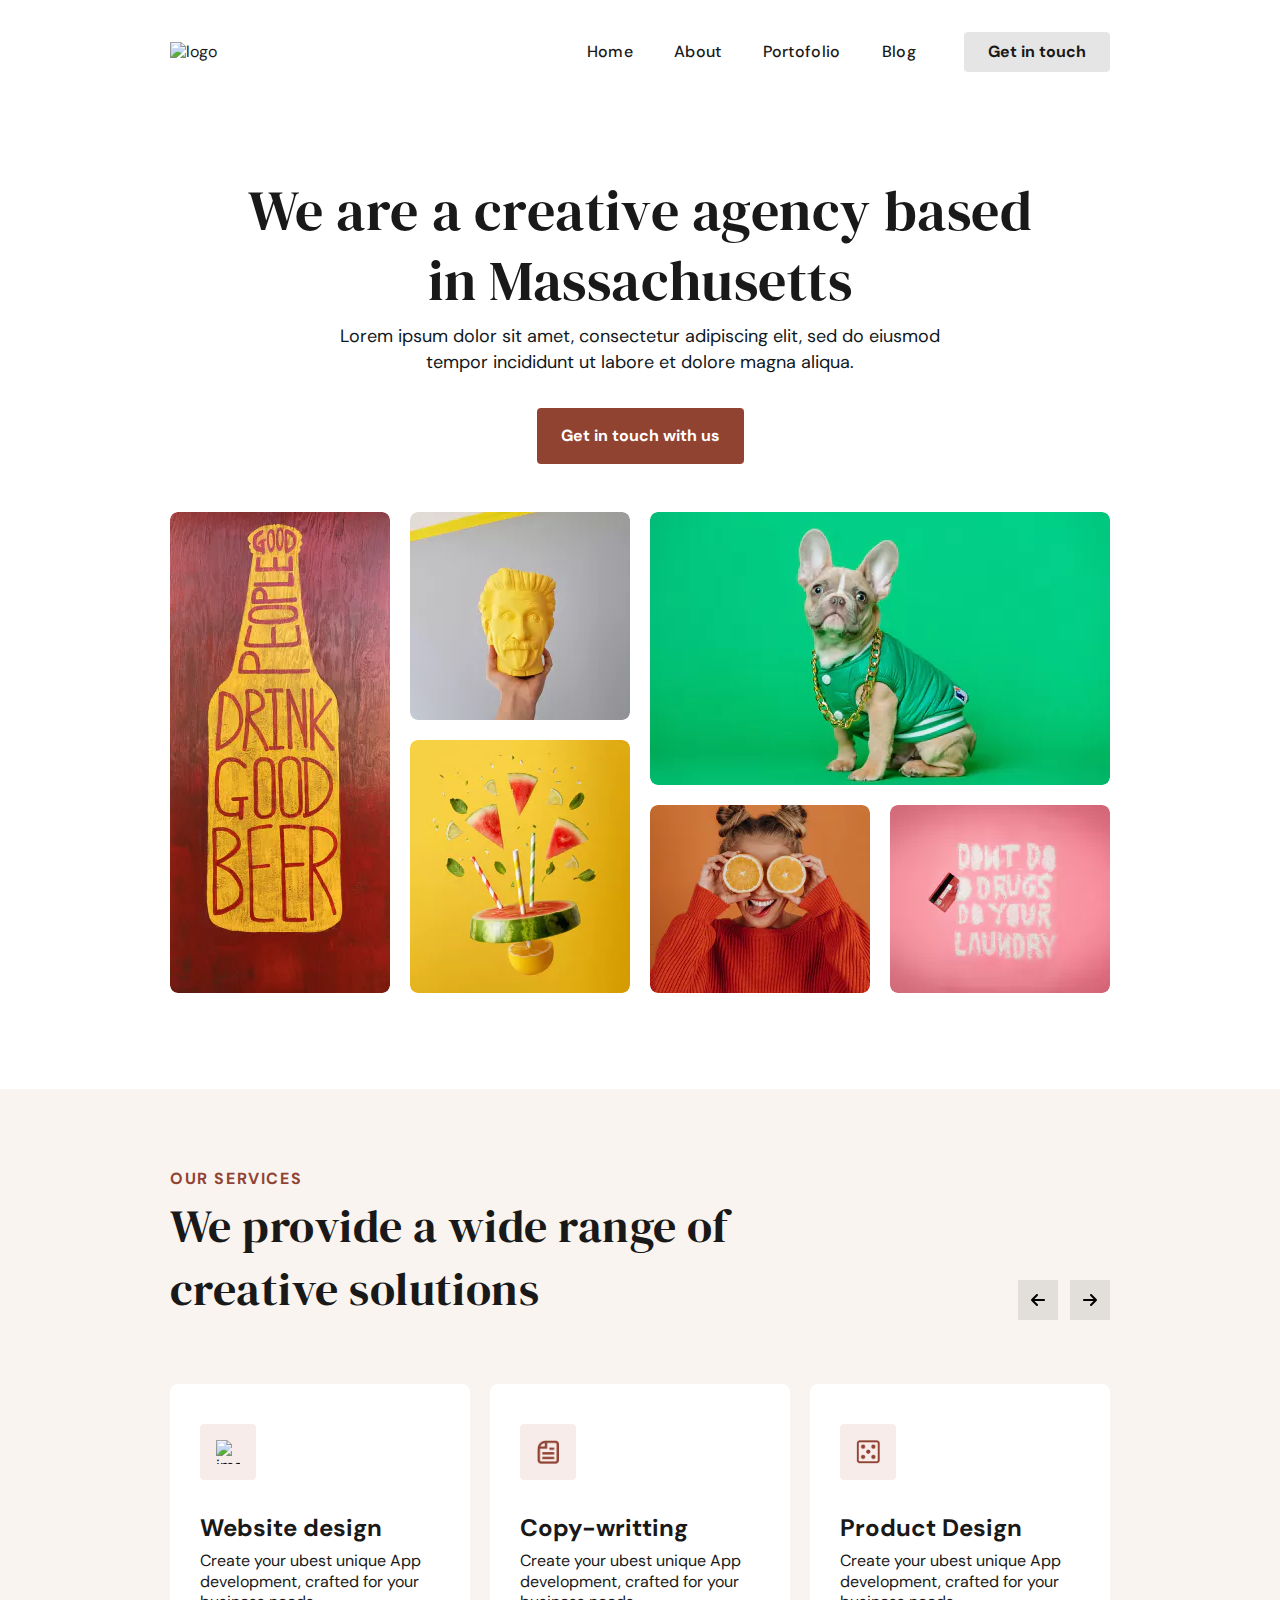
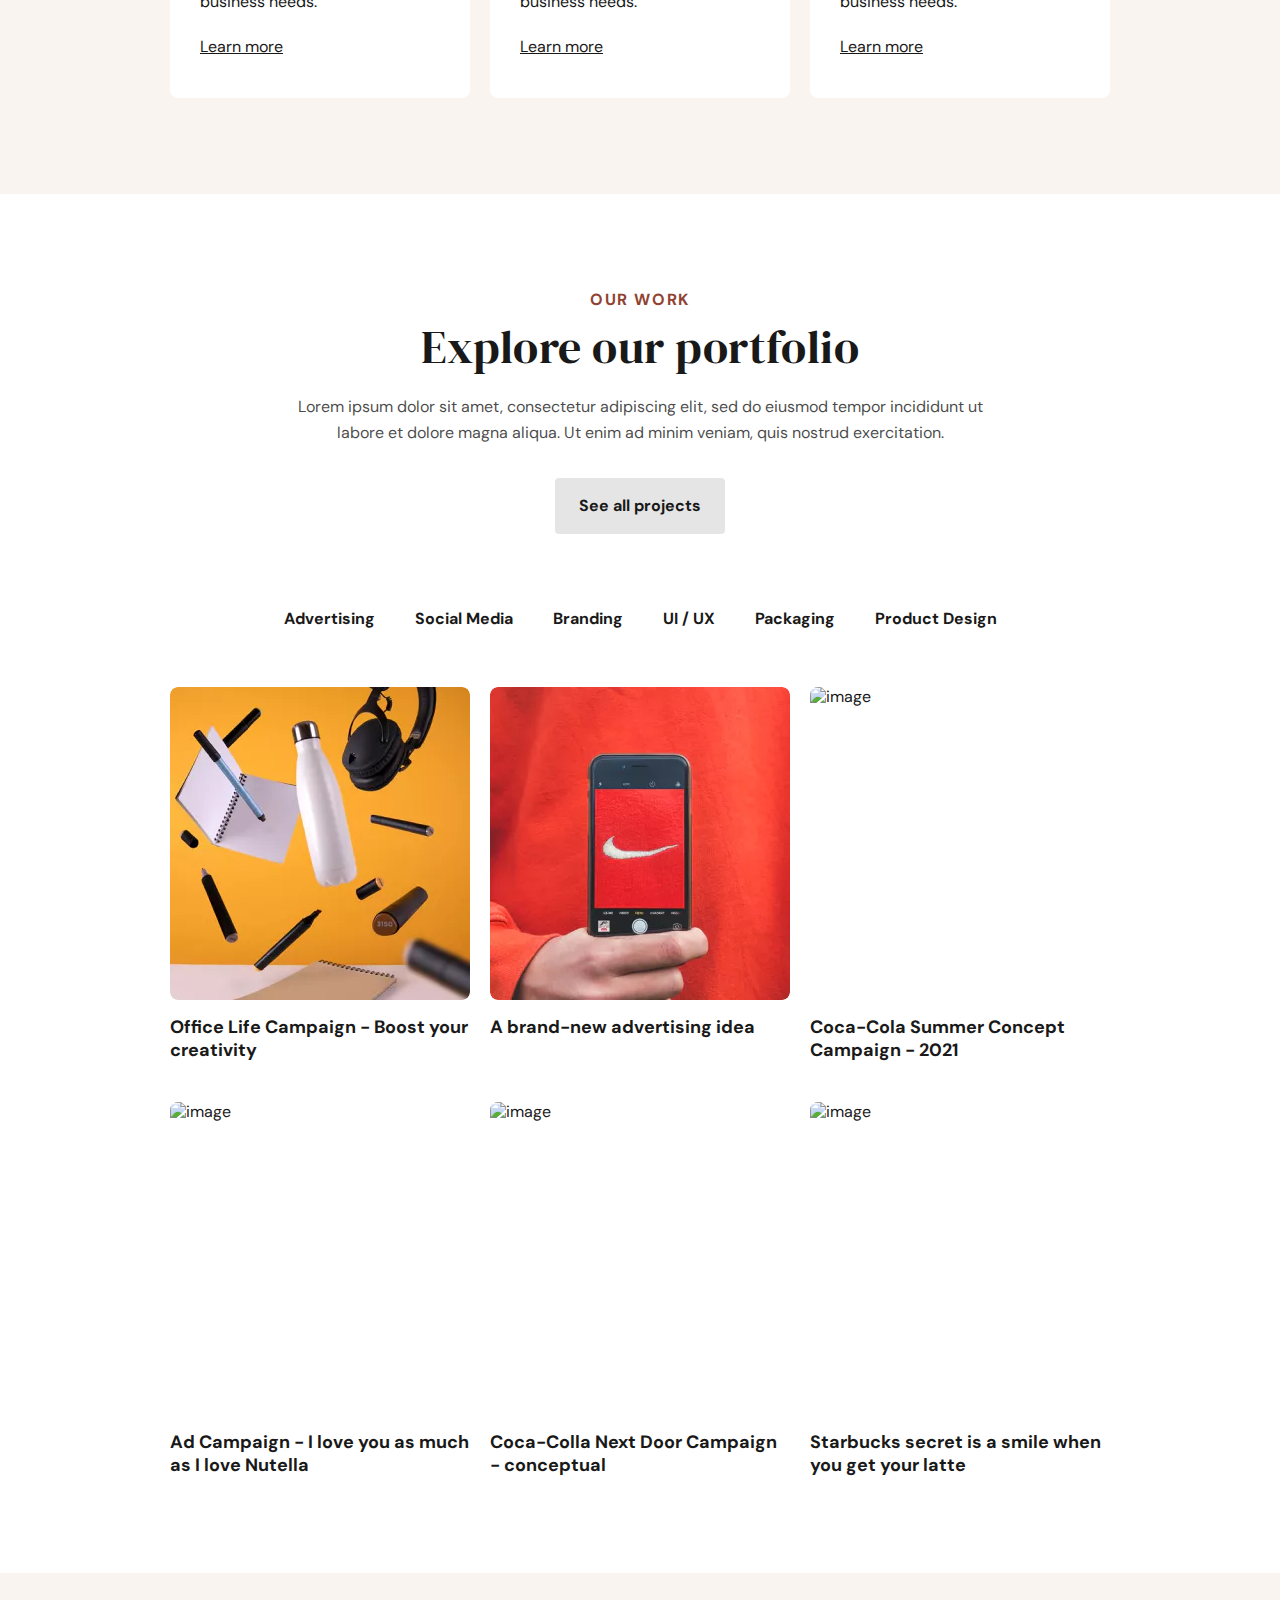
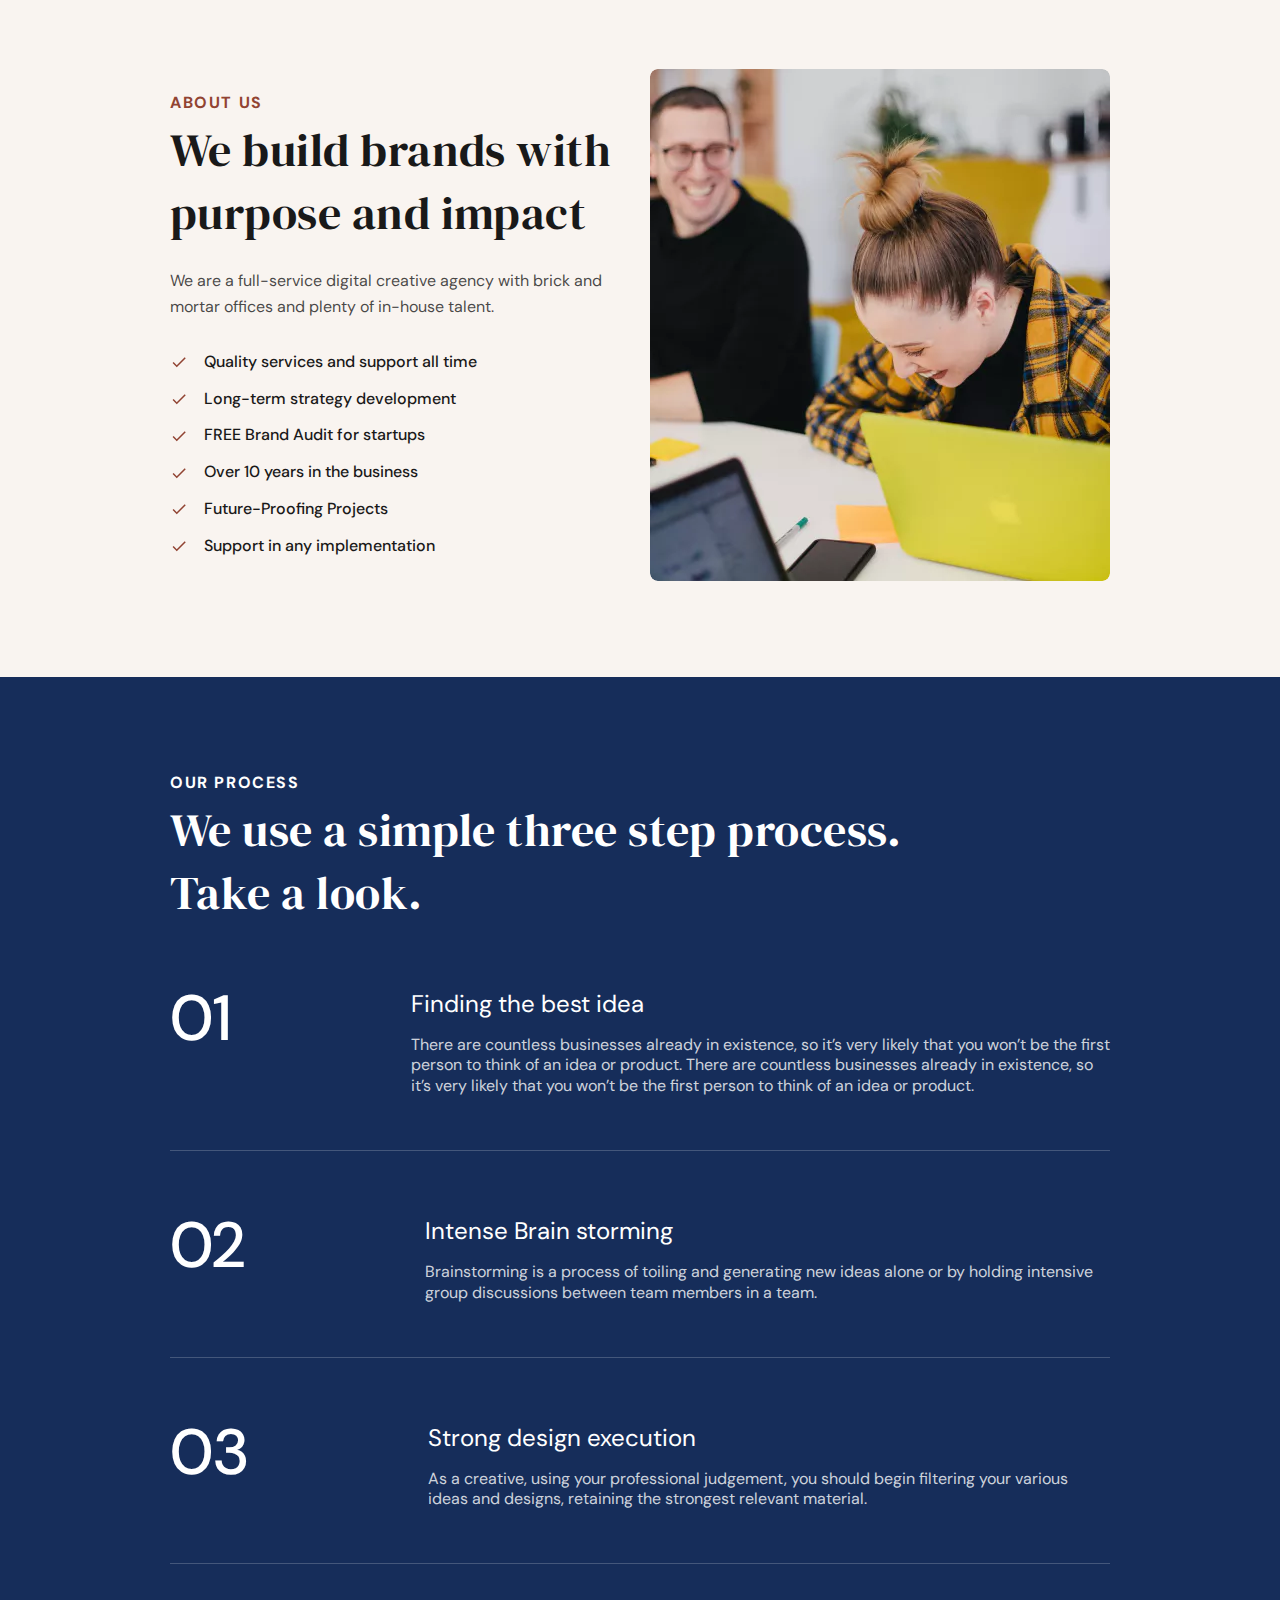
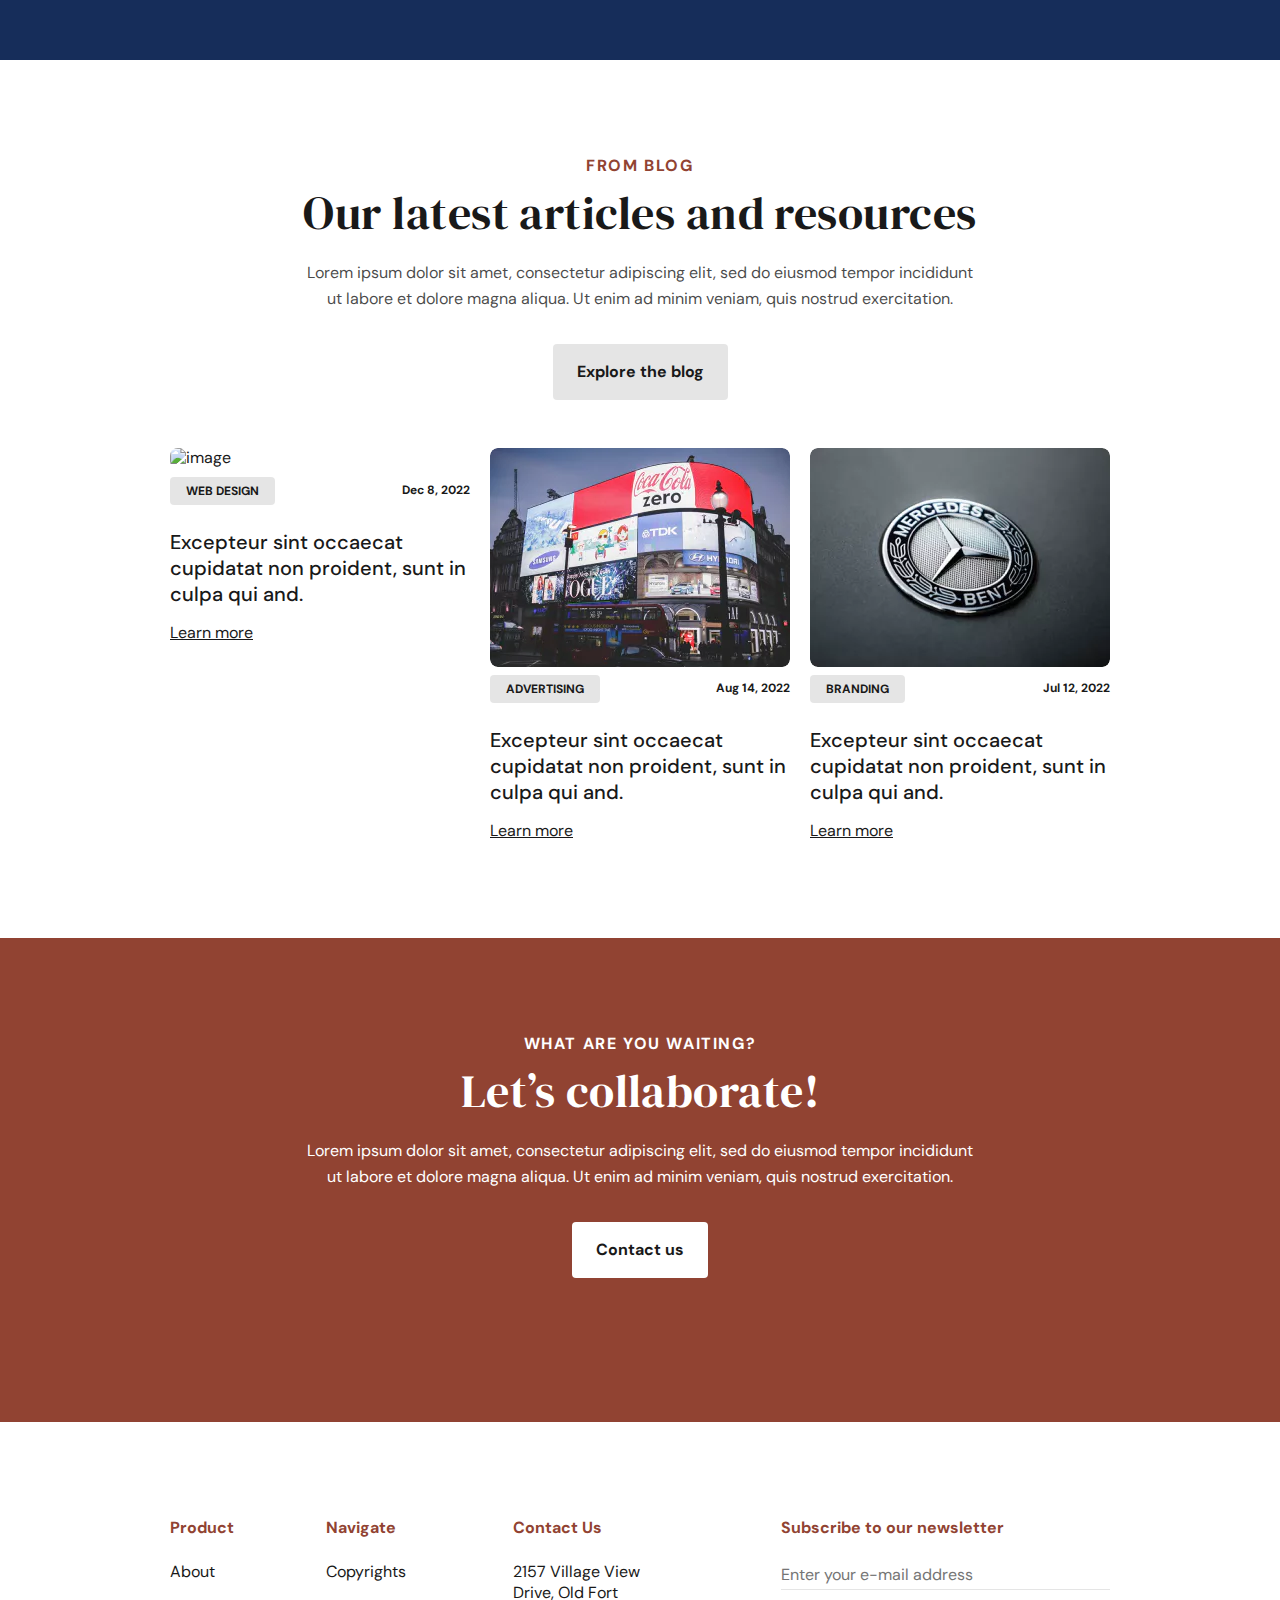
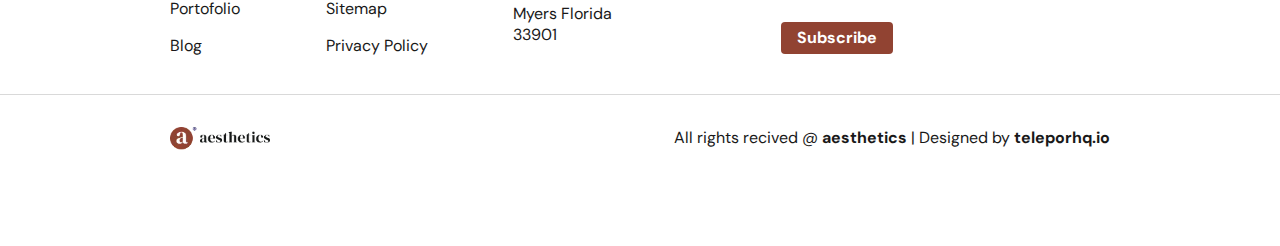
==== index.html @ 202eed43 "Commit from TeleportHQ" ====
<!DOCTYPE html>
<html lang="en">
  <head>
    <title>Peristyle design</title>
    <meta name="description" content="Premium Shopify Themes" />
    <meta property="og:title" content="Peristyle design" />
    <meta property="og:description" content="Premium Shopify Themes" />
    <meta name="viewport" content="width=device-width, initial-scale=1.0" />
    <meta charset="utf-8" />
    <meta property="twitter:card" content="summary_large_image" />

    <style data-tag="reset-style-sheet">
      html {  line-height: 1.15;}body {  margin: 0;}* {  box-sizing: border-box;  border-width: 0;  border-style: solid;}p,li,ul,pre,div,h1,h2,h3,h4,h5,h6,figure,blockquote,figcaption {  margin: 0;  padding: 0;}button {  background-color: transparent;}button,input,optgroup,select,textarea {  font-family: inherit;  font-size: 100%;  line-height: 1.15;  margin: 0;}button,select {  text-transform: none;}button,[type="button"],[type="reset"],[type="submit"] {  -webkit-appearance: button;}button::-moz-focus-inner,[type="button"]::-moz-focus-inner,[type="reset"]::-moz-focus-inner,[type="submit"]::-moz-focus-inner {  border-style: none;  padding: 0;}button:-moz-focus,[type="button"]:-moz-focus,[type="reset"]:-moz-focus,[type="submit"]:-moz-focus {  outline: 1px dotted ButtonText;}a {  color: inherit;  text-decoration: inherit;}input {  padding: 2px 4px;}img {  display: block;}html { scroll-behavior: smooth  }
    </style>
    <style data-tag="default-style-sheet">
      html {
        font-family: DM Sans;
        font-size: 16px;
      }

      body {
        font-weight: 400;
        font-style:normal;
        text-decoration: none;
        text-transform: undefined;
        letter-spacing: normal;
        line-height: 1.3;
        color: var(--dl-color-scheme-darkblue);
        background-color: var(--dl-color-scheme-white);

      }
    </style>
    <link
      rel="stylesheet"
      href="https://fonts.googleapis.com/css2?family=DM+Sans:ital,wght@0,400;0,500;0,700;1,400;1,500;1,700&amp;display=swap"
      data-tag="font"
    />
    <link
      rel="stylesheet"
      href="https://fonts.googleapis.com/css2?family=DM+Serif+Display:ital,wght@0,400;1,400&amp;display=swap"
      data-tag="font"
    />
    <style>
      .services-card:hover > div{
      background-color: #fff
      }
    </style>
    <link rel="stylesheet" href="./style.css" />
  </head>
  <body>
    <div>
      <link href="./home.css" rel="stylesheet" />

      <div class="home-container">
        <header data-role="Header" class="navigation-header">
          <div class="navigation-max-width">
            <img
              alt="logo"
              src="/playground_assets/peristyledesignlab-1000w.png"
            />
            <div class="navigation-nav">
              <nav
                class="navigation-links-nav navigation-links-root-class-name17"
              >
                <span class="navigation-links-text Navigation-Link">
                  <span>Home</span>
                </span>
                <span class="navigation-links-text1 Navigation-Link">
                  <span>About</span>
                </span>
                <span class="navigation-links-text2 Navigation-Link">
                  <span>Portofolio</span>
                </span>
                <span class="navigation-links-text3 Navigation-Link">
                  <span>Blog</span>
                </span>
              </nav>
              <button class="button-secondary button button-md">
                <span>Get in touch</span>
              </button>
            </div>
            <div data-role="BurgerMenu" class="navigation-burger-menu">
              <svg viewBox="0 0 1024 1024" class="navigation-icon">
                <path
                  d="M128 554.667h768c23.552 0 42.667-19.115 42.667-42.667s-19.115-42.667-42.667-42.667h-768c-23.552 0-42.667 19.115-42.667 42.667s19.115 42.667 42.667 42.667zM128 298.667h768c23.552 0 42.667-19.115 42.667-42.667s-19.115-42.667-42.667-42.667h-768c-23.552 0-42.667 19.115-42.667 42.667s19.115 42.667 42.667 42.667zM128 810.667h768c23.552 0 42.667-19.115 42.667-42.667s-19.115-42.667-42.667-42.667h-768c-23.552 0-42.667 19.115-42.667 42.667s19.115 42.667 42.667 42.667z"
                ></path>
              </svg>
            </div>
            <div data-role="MobileMenu" class="mobile-menu">
              <div class="navigation-nav1">
                <div class="navigation-container">
                  <img alt="image" src="/playground_assets/logo1-1500h.png" />
                  <div
                    data-role="CloseMobileMenu"
                    class="navigation-close-mobile-menu"
                  >
                    <svg viewBox="0 0 1024 1024" class="navigation-icon2">
                      <path
                        d="M810 274l-238 238 238 238-60 60-238-238-238 238-60-60 238-238-238-238 60-60 238 238 238-238z"
                      ></path>
                    </svg>
                  </div>
                </div>
                <nav
                  class="navigation-links-nav navigation-links-root-class-name18"
                >
                  <span class="navigation-links-text Navigation-Link">
                    <span>Home</span>
                  </span>
                  <span class="navigation-links-text1 Navigation-Link">
                    <span>About</span>
                  </span>
                  <span class="navigation-links-text2 Navigation-Link">
                    <span>Portofolio</span>
                  </span>
                  <span class="navigation-links-text3 Navigation-Link">
                    <span>Blog</span>
                  </span>
                </nav>
                <button class="button-secondary button button-md">
                  <span>Get in touch</span>
                </button>
              </div>
            </div>
          </div>
        </header>
        <main class="home-main">
          <div class="home-hero section-container">
            <div class="home-max-width max-content-container">
              <div class="home-heading-container">
                <h1 class="home-text Heading1">
                  <span>We are a creative agency based</span>
                  <br />
                  <span>in Massachusetts</span>
                </h1>
                <span class="home-text03">
                  <span>
                    Lorem ipsum dolor sit amet, consectetur adipiscing elit, sed
                    do eiusmod
                  </span>
                  <br />
                  <span>
                    tempor incididunt ut labore et dolore magna aliqua.
                  </span>
                </span>
                <button class="home-primary button-primary button-lg button">
                  Get in touch with us
                </button>
              </div>
              <div class="home-gallery">
                <div class="home-container1">
                  <img
                    alt="image"
                    src="public/playground_assets/rectangle%2095-1000w.png"
                    class="home-image"
                  />
                </div>
                <div class="home-container2">
                  <img
                    alt="image"
                    src="public/playground_assets/rectangle%2095%20%5B1%5D-1000w.png"
                    class="home-image1"
                  />
                  <img
                    alt="image"
                    src="public/playground_assets/rectangle%2095%20%5B2%5D-1000w.png"
                    class="home-image2"
                  />
                </div>
                <div class="home-container3">
                  <img
                    alt="image"
                    src="public/playground_assets/rectangle%2095%20%5B3%5D-1000w.png"
                    class="home-image3"
                  />
                  <div class="home-container4">
                    <img
                      alt="image"
                      src="public/playground_assets/rectangle%2095%20%5B4%5D-1000w.png"
                      class="home-image4"
                    />
                    <img
                      alt="image"
                      src="public/playground_assets/rectangle%2095%20%5B5%5D-1000w.png"
                      class="home-image5"
                    />
                  </div>
                </div>
              </div>
            </div>
          </div>
          <div class="home-services section-container">
            <div class="home-max-width1 max-content-container">
              <div class="home-heading-container1">
                <div class="home-text-container">
                  <span class="home-text07">our services</span>
                  <h2 class="Heading2">
                    <span>We provide a wide range of</span>
                    <br />
                    <span>creative solutions</span>
                  </h2>
                </div>
                <div class="home-controls">
                  <button class="control-btn">
                    <svg viewBox="0 0 1024 1024" class="home-icon">
                      <path
                        d="M402.746 877.254l-320-320c-24.994-24.992-24.994-65.516 0-90.51l320-320c24.994-24.992 65.516-24.992 90.51 0 24.994 24.994 24.994 65.516 0 90.51l-210.746 210.746h613.49c35.346 0 64 28.654 64 64s-28.654 64-64 64h-613.49l210.746 210.746c12.496 12.496 18.744 28.876 18.744 45.254s-6.248 32.758-18.744 45.254c-24.994 24.994-65.516 24.994-90.51 0z"
                      ></path>
                    </svg>
                  </button>
                  <button class="control-btn">
                    <svg viewBox="0 0 1024 1024" class="home-icon02">
                      <path
                        d="M621.254 877.254l320-320c24.994-24.992 24.994-65.516 0-90.51l-320-320c-24.994-24.992-65.516-24.992-90.51 0-24.994 24.994-24.994 65.516 0 90.51l210.746 210.746h-613.49c-35.346 0-64 28.654-64 64s28.654 64 64 64h613.49l-210.746 210.746c-12.496 12.496-18.744 28.876-18.744 45.254s6.248 32.758 18.744 45.254c24.994 24.994 65.516 24.994 90.51 0z"
                      ></path>
                    </svg>
                  </button>
                </div>
              </div>
              <div class="home-cards-container">
                <div class="services-card">
                  <div class="services-card-container">
                    <img
                      alt="image"
                      src="/playground_assets/website-200h.png"
                      class="services-card-image"
                    />
                  </div>
                  <span class="services-card-text">
                    <span>Website design</span>
                  </span>
                  <span class="services-card-text1">
                    <span>
                      Create your ubest unique App development, crafted for your
                      business needs.
                    </span>
                  </span>
                  <span class="services-card-text2">
                    <span>Learn more</span>
                  </span>
                </div>
                <div class="services-card">
                  <div class="services-card-container">
                    <img
                      alt="image"
                      src="public/playground_assets/file-document-200w.png"
                      class="services-card-image"
                    />
                  </div>
                  <span class="services-card-text">
                    <span>Copy-writting</span>
                  </span>
                  <span class="services-card-text1">
                    <span>
                      Create your ubest unique App development, crafted for your
                      business needs.
                    </span>
                  </span>
                  <span class="services-card-text2">
                    <span>Learn more</span>
                  </span>
                </div>
                <div class="services-card">
                  <div class="services-card-container">
                    <img
                      alt="image"
                      src="public/playground_assets/dice-5-200h.png"
                      class="services-card-image"
                    />
                  </div>
                  <span class="services-card-text">
                    <span>Product Design</span>
                  </span>
                  <span class="services-card-text1">
                    <span>
                      Create your ubest unique App development, crafted for your
                      business needs.
                    </span>
                  </span>
                  <span class="services-card-text2">
                    <span>Learn more</span>
                  </span>
                </div>
              </div>
            </div>
          </div>
          <div class="section-container">
            <div class="home-max-width2 max-content-container">
              <div class="home-text-container1">
                <span class="home-text12">our work</span>
                <h2 class="home-text13 Heading2">
                  <span>Explore our portfolio</span>
                </h2>
                <span class="home-text15">
                  <span>
                    Lorem ipsum dolor sit amet, consectetur adipiscing elit, sed
                    do eiusmod tempor incididunt ut
                  </span>
                  <br />
                  <span>
                    labore et dolore magna aliqua. Ut enim ad minim veniam, quis
                    nostrud exercitation.
                  </span>
                </span>
                <button class="button-secondary button-lg button">
                  See all projects
                </button>
              </div>
              <div class="home-tab-selector-header">
                <span class="home-text19 tab-selector-btn">Advertising</span>
                <span class="home-text20 tab-selector-btn">Social Media</span>
                <span class="home-text21 tab-selector-btn">Branding</span>
                <span class="home-text22 tab-selector-btn">UI / UX</span>
                <span class="home-text23 tab-selector-btn">Packaging</span>
                <span class="tab-selector-btn">Product Design</span>
              </div>
              <div class="home-tab-selector-cards-container">
                <div
                  class="portofolio-card-speaker-card portofolio-card-root-class-name"
                >
                  <div class="portofolio-card-image-container">
                    <img
                      alt="image"
                      src="public/playground_assets/unsplash_qj15unotnh0-400h.png"
                      class="portofolio-card-image"
                    />
                    <div class="portofolio-card-see-project-container">
                      <button class="button-secondary-white button button-md">
                        See project
                      </button>
                    </div>
                  </div>
                  <span class="portofolio-card-first-name">
                    <span>Office Life Campaign - Boost your creativity</span>
                  </span>
                </div>
                <div
                  class="portofolio-card-speaker-card portofolio-card-root-class-name5"
                >
                  <div class="portofolio-card-image-container">
                    <img
                      alt="image"
                      src="public/playground_assets/unsplash_wwqrpsnbpq4-400h.png"
                      class="portofolio-card-image"
                    />
                    <div class="portofolio-card-see-project-container">
                      <button class="button-secondary-white button button-md">
                        See project
                      </button>
                    </div>
                  </div>
                  <span class="portofolio-card-first-name">
                    <span>A brand-new advertising idea</span>
                  </span>
                </div>
                <div
                  class="portofolio-card-speaker-card portofolio-card-root-class-name4"
                >
                  <div class="portofolio-card-image-container">
                    <img
                      alt="image"
                      src="https://images.unsplash.com/photo-1622483767028-3f66f32aef97?ixid=Mnw5MTMyMXwwfDF8c2VhcmNofDEzfHxjb2NhJTIwY29sYXxlbnwwfHx8fDE2NDY5MjYyNTM&amp;ixlib=rb-1.2.1&amp;h=400"
                      class="portofolio-card-image"
                    />
                    <div class="portofolio-card-see-project-container">
                      <button class="button-secondary-white button button-md">
                        See project
                      </button>
                    </div>
                  </div>
                  <span class="portofolio-card-first-name">
                    <span>Coca-Cola Summer Concept Campaign - 2021</span>
                  </span>
                </div>
                <div
                  class="portofolio-card-speaker-card portofolio-card-root-class-name3"
                >
                  <div class="portofolio-card-image-container">
                    <img
                      alt="image"
                      src="https://images.unsplash.com/photo-1519420573924-65fcd45245f8?ixid=Mnw5MTMyMXwwfDF8c2VhcmNofDJ8fG51dGVsbGF8ZW58MHx8fHwxNjQ2OTI2MTky&amp;ixlib=rb-1.2.1&amp;h=400"
                      class="portofolio-card-image"
                    />
                    <div class="portofolio-card-see-project-container">
                      <button class="button-secondary-white button button-md">
                        See project
                      </button>
                    </div>
                  </div>
                  <span class="portofolio-card-first-name">
                    <span>
                      Ad Campaign - I love you as much as I love Nutella
                    </span>
                  </span>
                </div>
                <div
                  class="portofolio-card-speaker-card portofolio-card-root-class-name2"
                >
                  <div class="portofolio-card-image-container">
                    <img
                      alt="image"
                      src="https://images.unsplash.com/photo-1567103472667-6898f3a79cf2?ixid=Mnw5MTMyMXwwfDF8c2VhcmNofDd8fGNvY2ElMjBjb2xhfGVufDB8fHx8MTY0NjkyNjI1Mw&amp;ixlib=rb-1.2.1&amp;h=400"
                      class="portofolio-card-image"
                    />
                    <div class="portofolio-card-see-project-container">
                      <button class="button-secondary-white button button-md">
                        See project
                      </button>
                    </div>
                  </div>
                  <span class="portofolio-card-first-name">
                    <span>Coca-Colla Next Door Campaign - conceptual</span>
                  </span>
                </div>
                <div
                  class="portofolio-card-speaker-card portofolio-card-root-class-name1"
                >
                  <div class="portofolio-card-image-container">
                    <img
                      alt="image"
                      src="https://images.unsplash.com/photo-1545231027-637d2f6210f8?ixid=Mnw5MTMyMXwwfDF8c2VhcmNofDF8fHN0YXJidWNrc3xlbnwwfHx8fDE2NDY5MjYyMzc&amp;ixlib=rb-1.2.1&amp;h=400"
                      class="portofolio-card-image"
                    />
                    <div class="portofolio-card-see-project-container">
                      <button class="button-secondary-white button button-md">
                        See project
                      </button>
                    </div>
                  </div>
                  <span class="portofolio-card-first-name">
                    <span>
                      Starbucks secret is a smile when you get your latte
                    </span>
                  </span>
                </div>
              </div>
            </div>
          </div>
          <div class="home-about section-container">
            <div class="home-max-width3 max-content-container">
              <div class="home-text-container2">
                <span class="home-text25">about us</span>
                <h2 class="home-text26 Heading2">
                  <span>We build brands with</span>
                  <br />
                  <span>purpose and impact</span>
                </h2>
                <span class="home-text30">
                  We are a full-service digital creative agency with brick and
                  mortar offices and plenty of in-house talent.
                </span>
                <div class="home-checklist">
                  <div class="home-check-item">
                    <svg viewBox="0 0 1024 1024" class="home-icon04">
                      <path
                        d="M384 690l452-452 60 60-512 512-238-238 60-60z"
                      ></path>
                    </svg>
                    <span class="home-text31">
                      Quality services and support all time
                    </span>
                  </div>
                  <div class="home-check-item1">
                    <svg viewBox="0 0 1024 1024" class="home-icon06">
                      <path
                        d="M384 690l452-452 60 60-512 512-238-238 60-60z"
                      ></path>
                    </svg>
                    <span class="home-text32">
                      Long-term strategy development
                    </span>
                  </div>
                  <div class="home-check-item2">
                    <svg viewBox="0 0 1024 1024" class="home-icon08">
                      <path
                        d="M384 690l452-452 60 60-512 512-238-238 60-60z"
                      ></path>
                    </svg>
                    <span class="home-text33">
                      FREE Brand Audit for startups
                    </span>
                  </div>
                  <div class="home-check-item3">
                    <svg viewBox="0 0 1024 1024" class="home-icon10">
                      <path
                        d="M384 690l452-452 60 60-512 512-238-238 60-60z"
                      ></path>
                    </svg>
                    <span class="home-text34">
                      Over 10 years in the business
                    </span>
                  </div>
                  <div class="home-check-item4">
                    <svg viewBox="0 0 1024 1024" class="home-icon12">
                      <path
                        d="M384 690l452-452 60 60-512 512-238-238 60-60z"
                      ></path>
                    </svg>
                    <span class="home-text35">Future-Proofing Projects</span>
                  </div>
                  <div class="home-check-item5">
                    <svg viewBox="0 0 1024 1024" class="home-icon14">
                      <path
                        d="M384 690l452-452 60 60-512 512-238-238 60-60z"
                      ></path>
                    </svg>
                    <span class="home-text36">
                      Support in any implementation
                    </span>
                  </div>
                </div>
              </div>
              <div class="home-image-container">
                <img
                  alt="image"
                  src="public/playground_assets/rectangle%20109-1000w.png"
                  class="home-image6"
                />
              </div>
            </div>
          </div>
          <div class="home-process section-container">
            <div class="home-max-width4 max-content-container">
              <span class="home-text37">Our process</span>
              <h2 class="home-text38 Heading2">
                <span>We use a simple three step process.</span>
                <br />
                <span>Take a look.</span>
              </h2>
              <div class="home-step">
                <span class="home-text42">01</span>
                <div class="home-container5">
                  <span class="home-text43">Finding the best idea</span>
                  <span class="home-text44">
                    There are countless businesses already in existence, so it’s
                    very likely that you won’t be the first person to think of
                    an idea or product. There are countless businesses already
                    in existence, so it’s very likely that you won’t be the
                    first person to think of an idea or product.
                  </span>
                </div>
              </div>
              <div class="home-step1">
                <span class="home-text45">02</span>
                <div class="home-container6">
                  <span class="home-text46">Intense Brain storming</span>
                  <span class="home-text47">
                    Brainstorming is a process of toiling and generating new
                    ideas alone or by holding intensive group discussions
                    between team members in a team.
                  </span>
                </div>
              </div>
              <div class="home-step2">
                <span class="home-text48">03</span>
                <div class="home-container7">
                  <span class="home-text49">Strong design execution</span>
                  <span class="home-text50">
                    As a creative, using your professional judgement, you should
                    begin filtering your various ideas and designs, retaining
                    the strongest relevant material.
                  </span>
                </div>
              </div>
            </div>
          </div>
          <div class="section-container">
            <div class="home-max-width5 max-content-container">
              <span class="home-text51">from blog</span>
              <h2 class="home-text52 Heading2">
                <span>Our latest articles and resources</span>
              </h2>
              <span class="home-text54">
                <span>
                  Lorem ipsum dolor sit amet, consectetur adipiscing elit, sed
                  do eiusmod tempor incididunt
                </span>
                <br />
                <span>
                  ut labore et dolore magna aliqua. Ut enim ad minim veniam,
                  quis nostrud exercitation.
                </span>
              </span>
              <button class="home-primary2 button-secondary button-lg button">
                Explore the blog
              </button>
              <div class="home-blog-cards-container">
                <div class="blog-card-blog-card blog-card-root-class-name">
                  <img
                    alt="image"
                    src="/playground_assets/rectangle%2099-1500w.png"
                    class="blog-card-image"
                  />
                  <div class="blog-card-container">
                    <button class="blog-card-button button-secondary button">
                      <span>Web Design</span>
                    </button>
                    <span class="blog-card-text"><span>Dec 8, 2022</span></span>
                  </div>
                  <span class="blog-card-text1">
                    <span>
                      Excepteur sint occaecat cupidatat non proident, sunt
                    </span>
                    <span>in culpa qui and.</span>
                  </span>
                  <span class="blog-card-text4"><span>Learn more</span></span>
                </div>
                <div class="blog-card-blog-card blog-card-root-class-name1">
                  <img
                    alt="image"
                    src="public/playground_assets/rectangle%2099%20%5B1%5D-1500w.png"
                    class="blog-card-image"
                  />
                  <div class="blog-card-container">
                    <button class="blog-card-button button-secondary button">
                      <span>advertising</span>
                    </button>
                    <span class="blog-card-text">
                      <span>Aug 14, 2022</span>
                    </span>
                  </div>
                  <span class="blog-card-text1">
                    <span>
                      Excepteur sint occaecat cupidatat non proident, sunt
                    </span>
                    <span>in culpa qui and.</span>
                  </span>
                  <span class="blog-card-text4"><span>Learn more</span></span>
                </div>
                <div class="blog-card-blog-card">
                  <img
                    alt="image"
                    src="public/playground_assets/unsplash_h7qmwoxf6z8-1500w.png"
                    class="blog-card-image"
                  />
                  <div class="blog-card-container">
                    <button class="blog-card-button button-secondary button">
                      <span>Branding</span>
                    </button>
                    <span class="blog-card-text">
                      <span>Jul 12, 2022</span>
                    </span>
                  </div>
                  <span class="blog-card-text1">
                    <span>
                      Excepteur sint occaecat cupidatat non proident, sunt
                    </span>
                    <span>in culpa qui and.</span>
                  </span>
                  <span class="blog-card-text4"><span>Learn more</span></span>
                </div>
              </div>
            </div>
          </div>
          <div class="home-banner section-container">
            <div class="home-max-width6 max-content-container">
              <span class="home-text58">what are you waiting?</span>
              <h2 class="home-text59 Heading2">
                <span>Let’s collaborate!</span>
              </h2>
              <span class="home-text61">
                <span>
                  Lorem ipsum dolor sit amet, consectetur adipiscing elit, sed
                  do eiusmod tempor incididunt
                </span>
                <br />
                <span>
                  ut labore et dolore magna aliqua. Ut enim ad minim veniam,
                  quis nostrud exercitation.
                </span>
              </span>
              <button
                class="home-primary3 button-lg button-secondary-white button"
              >
                Contact us
              </button>
            </div>
          </div>
        </main>
        <div class="section-container">
          <div class="max-content-container">
            <div class="home-top-part">
              <div class="home-links-container">
                <div class="home-product-container">
                  <span class="home-text65">Product</span>
                  <span class="home-text66">About</span>
                  <span class="home-text67">Portofolio</span>
                  <span>Blog</span>
                </div>
                <div class="home-navigate-container">
                  <span class="home-text69">Navigate</span>
                  <span class="home-text70">Copyrights</span>
                  <span class="home-text71">Sitemap</span>
                  <span>Privacy Policy</span>
                </div>
                <div class="home-contact-container">
                  <span class="home-text73">Contact Us</span>
                  <span class="home-text74">
                    <span>2157 Village View</span>
                    <br />
                    <span>Drive, Old Fort</span>
                    <br />
                    <span>Myers Florida</span>
                    <br />
                    <span>33901</span>
                  </span>
                </div>
              </div>
              <div class="home-subscribe-container">
                <span class="home-text82">Subscribe to our newsletter</span>
                <input
                  type="text"
                  placeholder="Enter your e-mail address"
                  class="home-textinput input"
                />
                <button class="button-primary button">Subscribe</button>
              </div>
            </div>
          </div>
          <div class="home-separator"></div>
          <footer class="home-max-width8 max-content-container">
            <img
              alt="image"
              src="public/playground_assets/logo1-200h.png"
              class="home-image7"
            />
            <span class="home-text83">
              <span>All rights recived @</span>
              <span class="home-text85">aesthetics</span>
              <span>| Designed by</span>
              <span class="home-text87">teleporhq.io</span>
              <span></span>
            </span>
          </footer>
        </div>
      </div>
    </div>
    <script src="https://unpkg.com/@teleporthq/teleport-custom-scripts"></script>
    <script>
      window.onload = () => {
        const runAllScripts = () => {
          initializeAllSliders();
        };

        const listenForUrlChanges = () => {
          let url = location.href;
          document.body.addEventListener(
            "click",
            () => {
              requestAnimationFrame(() => {
                if (url !== location.href) {
                  runAllScripts();
                  url = location.href;
                }
              });
            },
            true
          );
        };

        const initializeAllSliders = () => {
          const allSliders = document.querySelectorAll('[data-type="slider"]');
          allSliders.forEach((slider) => {
            initializeSlider(slider);
          });
        };

        const initializeSlider = (slider) => {
          const slides = slider.querySelectorAll('[data-type="slide"]');
          const middle = Math.ceil(slides.length / 2);
          let currentSlide = middle;

          const nextSlideBtns = document.querySelectorAll(
            '[data-action="nextSlide"]'
          );
          const previousSlideBtns = document.querySelectorAll(
            '[data-action="previousSlide"]'
          );

          const changeSlide = (slideIndex, action) => {
            currentSlide = slideIndex;

            switch (action) {
              case "next":
                slideIndex === slides.length
                  ? (currentSlide = 1)
                  : currentSlide++;
                break;
              case "previous":
                slideIndex === 1
                  ? (currentSlide = slides.length)
                  : currentSlide--;
            }

            const slide = slides[0];
            if (!slide) {
              console.error("No slides present");
              return;
            }
            const style = window.getComputedStyle(slide);
            slideWidth =
              parseInt(style.width) +
              parseInt(style.marginLeft) +
              parseInt(style.marginRight);
            const transformValue = -slideWidth * (currentSlide - middle);

            slider.style.transform = `translateX(${transformValue}px)`;
          };

          previousSlideBtns.forEach((btn) => {
            btn.addEventListener("click", () =>
              changeSlide(currentSlide, "previous")
            );
          });

          nextSlideBtns.forEach((btn) => {
            btn.addEventListener("click", () =>
              changeSlide(currentSlide, "next")
            );
          });
        };

        runAllScripts();
      };
    </script>
    <script src="https://unpkg.com/@lottiefiles/lottie-player@latest/dist/lottie-player.js"></script>
  </body>
</html>
---- style.css ----
:root {
  --dl-size-size-large: 144px;
  --dl-size-size-small: 48px;
  --dl-size-size-medium: 96px;
  --dl-size-size-xlarge: 192px;
  --dl-size-size-xsmall: 16px;
  --dl-space-space-unit: 16px;
  --dl-size-size-xxlarge: 288px;
  --dl-color-scheme-black: #0f1722ff;
  --dl-color-scheme-brown: #914332ff;
  --dl-color-scheme-white: #FFFFFF;
  --dl-size-size-maxwidth: 988px;
  --dl-radius-radius-round: 50%;
  --dl-color-scheme-black80: #191919cc;
  --dl-color-scheme-white80: #ffffffcc;
  --dl-space-space-halfunit: 8px;
  --dl-space-space-sixunits: 96px;
  --dl-space-space-twounits: 32px;
  --dl-color-scheme-darkblue: #191919ff;
  --dl-color-scheme-darkgray: #9095a7ff;
  --dl-radius-radius-radius2: 2px;
  --dl-radius-radius-radius4: 4px;
  --dl-radius-radius-radius8: 8px;
  --dl-space-space-fiveunits: 80px;
  --dl-space-space-fourunits: 64px;
  --dl-color-scheme-lightblue: #162d5aff;
  --dl-space-space-threeunits: 48px;
  --dl-color-scheme-lightbrown: #f9f4f0ff;
  --dl-space-space-oneandhalfunits: 24px;
}
.button {
  color: var(--dl-color-scheme-black);
  display: inline-block;
  padding: 0.5rem 1rem;
  text-align: center;
  border-color: var(--dl-color-scheme-black);
  border-width: 0px;
  border-radius: var(--dl-radius-radius-radius4);
  background-color: var(--dl-color-scheme-white);
}
.input {
  color: var(--dl-color-scheme-black);
  cursor: auto;
  padding: 0.5rem 1rem;
  border-color: var(--dl-color-scheme-black);
  border-width: 1px;
  border-radius: 4px;
  background-color: var(--dl-color-scheme-white);
}
.textarea {
  color: var(--dl-color-scheme-black);
  cursor: auto;
  padding: 0.5rem;
  border-color: var(--dl-color-scheme-black);
  border-width: 1px;
  border-radius: 4px;
  background-color: var(--dl-color-scheme-white);
}
.list {
  width: 100%;
  margin: 1em 0px 1em 0px;
  display: block;
  padding: 0px 0px 0px 1.5rem;
  list-style-type: none;
  list-style-position: outside;
}
.list-item {
  display: list-item;
}
.teleport-show {
  transform: translateX(0%) !important;
}
.section-container {
  flex: 0 0 auto;
  width: 100%;
  display: flex;
  position: relative;
  align-items: center;
  padding-top: var(--dl-space-space-sixunits);
  flex-direction: column;
  padding-bottom: var(--dl-space-space-sixunits);
}
.max-content-container {
  width: 100%;
  display: flex;
  z-index: 1;
  max-width: var(--dl-size-size-maxwidth);
  align-items: center;
  padding-left: var(--dl-space-space-oneandhalfunits);
  padding-right: var(--dl-space-space-oneandhalfunits);
  flex-direction: column;
  justify-content: center;
}
.footer-link {
  color: var(--dl-color-scheme-white);
  cursor: pointer;
  font-weight: 500;
  margin-bottom: var(--dl-space-space-oneandhalfunits);
}
.footer-link:hover {
  color: var(--dl-color-scheme-brown);
}
.slide {
  height: 100%;
  display: flex;
  min-width: 60%;
  align-items: flex-start;
  margin-left: var(--dl-space-space-unit);
  margin-right: var(--dl-space-space-unit);
  flex-direction: column;
}
.button-primary {
  color: var(--dl-color-scheme-white);
  cursor: pointer;
  font-style: normal;
  transition: 0.3s;
  font-weight: 700;
  line-height: 1;
  border-color: transparent;
  border-radius: var(--dl-radius-radius-radius4);
  background-color: var(--dl-color-scheme-brown);
}
.button-primary:hover {
  color: var(--dl-color-scheme-darkblue);
  background-color: rgba(0, 0, 0, 0.1);
}
.button-lg {
  padding-top: 20px;
  padding-left: 24px;
  padding-right: 24px;
  padding-bottom: 20px;
}
.button-outline {
  color: var(--dl-color-scheme-darkblue);
  cursor: pointer;
  font-style: normal;
  transition: 0.3s;
  font-weight: 600;
  line-height: 1;
  border-color: var(--dl-color-scheme-darkblue);
  border-width: 2px !important;
  text-transform: uppercase;
  background-color: transparent;
}
.button-outline:hover {
  color: var(--dl-color-scheme-white);
  border-color: var(--dl-color-scheme-brown);
  background-color: var(--dl-color-scheme-brown);
}
.button-lg-border {
  padding-top: 18px;
  padding-left: 30px;
  padding-right: 30px;
  padding-bottom: 18px;
}
.button-md {
  padding-top: 12px;
  padding-left: 24px;
  padding-right: 24px;
  padding-bottom: 12px;
}
.button-secondary {
  color: #191919;
  cursor: pointer;
  font-style: normal;
  transition: 0.3s;
  font-weight: 700;
  line-height: 1;
  border-color: transparent;
  border-radius: var(--dl-radius-radius-radius4);
  background-color: rgba(0, 0, 0, 0.1);
}
.button-secondary:hover {
  color: var(--dl-color-scheme-white);
  background-color: var(--dl-color-scheme-brown);
}
.button-secondary-white {
  color: #191919;
  cursor: pointer;
  font-style: normal;
  transition: 0.3s;
  font-weight: 700;
  line-height: 1;
  border-color: transparent;
  border-radius: var(--dl-radius-radius-radius4);
  background-color: var(--dl-color-scheme-white);
}
.button-secondary-white:hover {
  color: var(--dl-color-scheme-white);
  background-color: var(--dl-color-scheme-brown);
}
.button-md-border {
  padding-top: 10px;
  padding-left: 22px;
  padding-right: 22px;
  padding-bottom: 10px;
}
.button-md-border:hover {
  color: var(--dl-color-scheme-white);
  border-color: var(--dl-color-scheme-brown);
  background-color: var(--dl-color-scheme-brown);
}
.control-btn {
  display: flex;
  padding: 12px;
  transition: 0.3s;
  align-items: flex-start;
  flex-direction: row;
  background-color: rgba(25, 25, 25, 0.1);
}
.control-btn:hover {
  fill: #fff;
  background-color: var(--dl-color-scheme-brown);
}
.services-card {
  flex: 0 0 auto;
  width: 300px;
  display: flex;
  transition: 0.3s;
  align-items: flex-start;
  padding-top: 40px;
  padding-left: 30px;
  border-radius: var(--dl-radius-radius-radius8);
  padding-right: 30px;
  flex-direction: column;
  padding-bottom: 40px;
  background-color: var(--dl-color-scheme-white);
}
.services-card:hover {
  background-color: rgba(145, 67, 50, 0.1);
}
.mobile-menu {
  top: 0px;
  left: 0px;
  width: 100%;
  height: 100vh;
  padding: 32px;
  z-index: 100;
  position: absolute;
  transform: translateX(100%);
  transition: 0.5s;
  flex-direction: column;
  background-size: cover;
  justify-content: space-between;
  background-color: #fff;
}
.tab-selector-btn {
  cursor: pointer;
  font-style: normal;
  transition: 0.3s;
  font-weight: 700;
  line-height: 21px;
  padding-top: 10px;
  padding-left: 5px;
  padding-right: 5px;
  padding-bottom: 10px;
}
.tab-selector-btn:hover {
  box-shadow: inset 0px -2px 0px #B6472F;
}
.tab-selector-btn:active {
  box-shadow: inset 0px -2px 0px #B6472F;
}
.Navigation-Link {
  font-size: 16px;
  font-family: DM Sans;
  font-weight: 500;
  line-height: 1.6;
  letter-spacing: 0.02em;
  text-transform: capitalize;
  text-decoration: none;
}
.Heading2 {
  font-size: 46px;
  font-family: DM Serif Display;
  font-weight: 400;
  line-height: 63px;
  letter-spacing: 0.01em;
  text-decoration: none;
}
.Content {
  font-size: 16px;
  font-family: DM Sans;
  font-weight: 400;
  line-height: 1.3;
  text-decoration: none;
}
.Heading1 {
  font-size: 56px;
  font-family: DM Serif Display;
  font-weight: 400;
  line-height: 70px;
  letter-spacing: 0.01em;
  text-decoration: none;
}
@media(max-width: 991px) {
  .slide {
    min-width: 75%;
  }
}
@media(max-width: 767px) {
  .section-container {
    padding-top: var(--dl-space-space-twounits);
    padding-bottom: var(--dl-space-space-twounits);
  }
  .slide {
    min-width: 80%;
    margin-left: var(--dl-space-space-halfunit);
    margin-right: var(--dl-space-space-halfunit);
  }
  .button-md {
    text-align: center;
  }
  .button-secondary {
    text-align: center;
    margin-right: 0px;
    margin-bottom: var(--dl-space-space-unit);
  }
  .button-secondary-white {
    text-align: center;
    margin-right: 0px;
    margin-bottom: var(--dl-space-space-unit);
  }
  .button-md-border {
    text-align: center;
  }
}
@media(max-width: 479px) {
  .button-primary {
    padding-top: 20px;
    padding-left: 24px;
    padding-right: 24px;
    padding-bottom: 20px;
  }
  .button-outline {
    padding-left: 22px;
    padding-right: 22px;
  }
  .button-md-border {
    padding-left: 22px;
    padding-right: 22px;
  }
  .mobile-menu {
    padding: 16px;
  }
}
---- home.css ----
.navigation-links-nav {
  flex: 0 0 auto;
  display: flex;
  align-items: center;
  flex-direction: row;
}
.navigation-links-text {
  cursor: pointer;
  transition: 0.3s;
}
.navigation-links-text:hover {
  color: var(--dl-color-scheme-brown);
}
.navigation-links-text1 {
  cursor: pointer;
  transition: 0.3s;
  margin-left: 41px;
}
.navigation-links-text1:hover {
  color: var(--dl-color-scheme-brown);
}
.navigation-links-text2 {
  cursor: pointer;
  transition: 0.3s;
  margin-left: 41px;
}
.navigation-links-text2:hover {
  color: var(--dl-color-scheme-brown);
}
.navigation-links-text3 {
  cursor: pointer;
  transition: 0.3s;
  margin-left: 41px;
}
.navigation-links-text3:hover {
  color: var(--dl-color-scheme-brown);
}








.navigation-links-root-class-name17 {
  margin-right: var(--dl-space-space-threeunits);
}
@media(max-width: 767px) {
  .navigation-links-nav {
    align-items: flex-start;
    flex-direction: column;
  }
  .navigation-links-text {
    margin-bottom: var(--dl-space-space-unit);
  }
  .navigation-links-text1 {
    margin-left: 0;
    margin-bottom: var(--dl-space-space-unit);
  }
  .navigation-links-text2 {
    margin-left: 0;
    margin-bottom: var(--dl-space-space-unit);
  }
  .navigation-links-text3 {
    margin-left: 0;
    margin-bottom: var(--dl-space-space-unit);
  }
}

.navigation-header {
  top: 0;
  width: 100%;
  display: flex;
  z-index: 100;
  position: fixed;
  align-items: center;
  justify-content: center;
  background-color: var(--dl-color-scheme-white);
}
.navigation-max-width {
  width: 100%;
  display: flex;
  max-width: var(--dl-size-size-maxwidth);
  align-items: center;
  padding-top: var(--dl-space-space-twounits);
  padding-left: var(--dl-space-space-oneandhalfunits);
  padding-right: var(--dl-space-space-oneandhalfunits);
  padding-bottom: var(--dl-space-space-twounits);
  justify-content: space-between;
}
.navigation-nav {
  flex: 0 0 auto;
  display: flex;
  align-items: center;
  flex-direction: row;
}
.navigation-burger-menu {
  display: none;
}
.navigation-icon {
  fill: var(--dl-color-scheme-darkblue);
  width: 24px;
  height: 24px;
  display: flex;
}
.navigation-nav1 {
  display: flex;
  align-items: flex-start;
  margin-bottom: var(--dl-space-space-oneandhalfunits);
  flex-direction: column;
}
.navigation-container {
  width: 100%;
  display: flex;
  align-items: center;
  margin-bottom: var(--dl-space-space-threeunits);
  justify-content: space-between;
}
.navigation-close-mobile-menu {
  display: flex;
  align-items: center;
  justify-content: center;
}
.navigation-icon2 {
  width: 24px;
  height: 24px;
}
@media(max-width: 991px) {
  .navigation-nav {
    display: none;
  }
  .navigation-burger-menu {
    display: flex;
  }
}
@media(max-width: 767px) {
  .navigation-max-width {
    padding: var(--dl-space-space-unit);
  }
}

.services-card-container {
  width: 56px;
  height: 56px;
  display: flex;
  align-items: center;
  border-radius: var(--dl-radius-radius-radius4);
  margin-bottom: var(--dl-space-space-twounits);
  justify-content: center;
  background-color: rgba(182, 71, 47, 0.1);
}
.services-card-image {
  width: 24px;
  height: 24px;
  object-fit: contain;
}
.services-card-text {
  font-size: 24px;
  font-style: normal;
  font-weight: 700;
  margin-bottom: var(--dl-space-space-halfunit);
}
.services-card-text1 {
  margin-bottom: var(--dl-space-space-oneandhalfunits);
}
.services-card-text2 {
  cursor: pointer;
  text-decoration: underline;
}

.portofolio-card-speaker-card {
  display: flex;
  position: relative;
  align-items: flex-start;
  flex-direction: column;
}
.portofolio-card-image-container {
  width: 100%;
  height: 100%;
  display: flex;
  position: relative;
  min-width: 300px;
  max-height: 313px;
  min-height: 313px;
  align-items: flex-end;
  margin-bottom: var(--dl-space-space-unit);
  flex-direction: column;
  justify-content: flex-end;
}
.portofolio-card-image {
  left: 0px;
  width: 100%;
  bottom: 0px;
  height: 100%;
  position: absolute;
  object-fit: cover;
  border-radius: var(--dl-radius-radius-radius8);
}
.portofolio-card-see-project-container {
  flex: 1;
  width: 100%;
  cursor: pointer;
  display: flex;
  opacity: 0;
  z-index: 1;
  background: linear-gradient(0deg, rgba(0, 0, 0, 0.6), rgba(0, 0, 0, 0.6)), url(.jpg);
  transition: 0.3s;
  align-items: center;
  border-radius: var(--dl-radius-radius-radius8);
  flex-direction: row;
  justify-content: center;
}
.portofolio-card-see-project-container:hover {
  opacity: 1;
}
.portofolio-card-first-name {
  font-size: 18px;
  font-style: normal;
  font-weight: 700;
  line-height: 23px;
}







.blog-card-blog-card {
  flex: 0 0 auto;
  width: 100%;
  display: flex;
  max-width: 300px;
  align-items: flex-start;
  flex-direction: column;
}
.blog-card-image {
  width: 100%;
  object-fit: cover;
  border-radius: var(--dl-radius-radius-radius8);
  margin-bottom: var(--dl-space-space-halfunit);
}
.blog-card-container {
  flex: 0 0 auto;
  width: 100%;
  display: flex;
  align-items: center;
  margin-bottom: var(--dl-space-space-oneandhalfunits);
  flex-direction: row;
  justify-content: space-between;
}
.blog-card-button {
  font-size: 12px;
  text-transform: uppercase;
}
.blog-card-text {
  font-size: 12px;
  font-style: normal;
  font-weight: 700;
}
.blog-card-text1 {
  font-size: 20px;
  font-style: normal;
  font-weight: 500;
  line-height: 26px;
  margin-bottom: var(--dl-space-space-unit);
}
.blog-card-text4 {
  text-decoration: underline;
}


@media(max-width: 991px) {
  .blog-card-blog-card {
    max-width: 550px;
  }
}
@media(max-width: 767px) {
  .blog-card-blog-card {
    max-width: 450px;
  }
  .blog-card-root-class-name {
    margin-bottom: var(--dl-space-space-twounits);
  }
  .blog-card-root-class-name1 {
    margin-bottom: var(--dl-space-space-twounits);
  }
}
@media(max-width: 479px) {
  .blog-card-blog-card {
    max-width: 350px;
  }
}

.home-container {
  width: 100%;
  display: flex;
  position: relative;
  min-height: 100vh;
  overflow-x: hidden;
  align-items: center;
  flex-direction: column;
}
.home-main {
  flex: 0 0 auto;
  width: 100%;
  display: flex;
  align-items: flex-start;
  flex-direction: column;
}
.home-hero {
  position: relative;
  padding-top: 128px;
}
.home-max-width {
  margin-top: var(--dl-space-space-threeunits);
}
.home-heading-container {
  flex: 1;
  display: flex;
  max-width: 100%;
  align-items: center;
  flex-direction: column;
  justify-content: center;
}
.home-text {
  text-align: center;
  margin-bottom: var(--dl-space-space-halfunit);
}
.home-text03 {
  color: var(--dl-color-scheme-black);
  font-size: 18px;
  text-align: center;
  line-height: 1.44;
  margin-bottom: var(--dl-space-space-twounits);
}
.home-primary {
  margin-bottom: var(--dl-space-space-threeunits);
}
.home-gallery {
  width: 100%;
  display: flex;
  grid-gap: 20px;
  align-items: stretch;
}
.home-container1 {
  width: 25%;
  align-self: stretch;
}
.home-image {
  width: 100%;
  height: 100%;
  object-fit: cover;
  border-radius: var(--dl-radius-radius-radius8);
}
.home-container2 {
  width: 25%;
  display: flex;
  grid-gap: 20px;
  align-items: stretch;
  flex-direction: column;
}
.home-image1 {
  width: 100%;
  object-fit: cover;
  border-radius: var(--dl-radius-radius-radius8);
}
.home-image2 {
  width: 100%;
  height: 100%;
  object-fit: cover;
  border-radius: var(--dl-radius-radius-radius8);
}
.home-container3 {
  width: 50%;
  display: flex;
  grid-gap: 20px;
  flex-direction: column;
}
.home-image3 {
  width: 100%;
  height: 100%;
  object-fit: cover;
  border-radius: var(--dl-radius-radius-radius8);
}
.home-container4 {
  width: 100%;
  display: flex;
  grid-gap: 20px;
}
.home-image4 {
  flex: 1;
  height: 100%;
  object-fit: cover;
  border-radius: var(--dl-radius-radius-radius8);
}
.home-image5 {
  flex: 1;
  height: 100%;
  object-fit: cover;
  border-radius: var(--dl-radius-radius-radius8);
}
.home-services {
  display: flex;
  padding-top: var(--dl-space-space-fiveunits);
  flex-direction: column;
  background-color: var(--dl-color-scheme-lightbrown);
}
.home-max-width1 {
  flex-direction: column;
}
.home-heading-container1 {
  flex: 0 0 auto;
  width: 100%;
  display: flex;
  align-items: flex-end;
  margin-bottom: var(--dl-space-space-fourunits);
  flex-direction: row;
  justify-content: space-between;
}
.home-text-container {
  display: flex;
  align-items: flex-start;
  flex-direction: column;
}
.home-text07 {
  color: var(--dl-color-scheme-brown);
  font-style: normal;
  text-align: center;
  font-weight: 700;
  margin-bottom: 4px;
  letter-spacing: 0.1em;
  text-transform: uppercase;
}
.home-controls {
  display: grid;
  grid-gap: 12px;
  grid-template-columns: 1fr 1fr;
}
.home-icon {
  width: 16px;
  height: 16px;
}
.home-icon02 {
  width: 16px;
  height: 16px;
}
.home-cards-container {
  width: 100%;
  display: flex;
  grid-gap: 20px;
}
.home-max-width2 {
  flex-direction: column;
}
.home-text-container1 {
  display: flex;
  align-items: center;
  margin-bottom: var(--dl-space-space-fourunits);
  flex-direction: column;
}
.home-text12 {
  color: var(--dl-color-scheme-brown);
  font-style: normal;
  text-align: center;
  font-weight: 700;
  margin-bottom: 4px;
  letter-spacing: 0.1em;
  text-transform: uppercase;
}
.home-text13 {
  text-align: center;
  margin-bottom: var(--dl-space-space-unit);
}
.home-text15 {
  color: var(--dl-color-scheme-black80);
  text-align: center;
  line-height: 26px;
  margin-bottom: var(--dl-space-space-twounits);
}
.home-tab-selector-header {
  flex: 0 0 auto;
  width: 100%;
  display: flex;
  flex-wrap: wrap;
  align-items: flex-start;
  margin-bottom: var(--dl-space-space-threeunits);
  flex-direction: row;
  justify-content: center;
}
.home-text19 {
  margin-right: 30px;
}
.home-text20 {
  margin-right: 30px;
}
.home-text21 {
  margin-right: 30px;
}
.home-text22 {
  margin-right: 30px;
}
.home-text23 {
  margin-right: 30px;
}
.home-tab-selector-cards-container {
  width: 100%;
  display: grid;
  grid-row-gap: 40px;
  grid-column-gap: 20px;
  grid-template-rows: repeat(2, 1fr);
  grid-template-columns: repeat(3, 1fr);
}
.home-about {
  background-color: var(--dl-color-scheme-lightbrown);
}
.home-max-width3 {
  flex-direction: row;
  justify-content: space-between;
}
.home-text-container2 {
  flex: 1;
  width: 40%;
  display: flex;
  align-items: flex-start;
  margin-right: var(--dl-space-space-unit);
  flex-direction: column;
}
.home-text25 {
  color: var(--dl-color-scheme-brown);
  font-style: normal;
  text-align: center;
  font-weight: 700;
  margin-bottom: 4px;
  letter-spacing: 0.1em;
  text-transform: uppercase;
}
.home-text26 {
  margin-bottom: var(--dl-space-space-oneandhalfunits);
}
.home-text30 {
  color: var(--dl-color-scheme-black80);
  line-height: 26px;
  margin-bottom: var(--dl-space-space-twounits);
}
.home-checklist {
  flex: 0 0 auto;
  width: 100%;
  display: flex;
  align-items: flex-start;
  flex-direction: column;
}
.home-check-item {
  flex: 0 0 auto;
  display: flex;
  align-items: center;
  margin-bottom: var(--dl-space-space-unit);
  flex-direction: row;
}
.home-icon04 {
  fill: var(--dl-color-scheme-brown);
  width: 18px;
  height: 18px;
  margin-right: var(--dl-space-space-unit);
}
.home-text31 {
  font-style: normal;
  font-weight: 500;
}
.home-check-item1 {
  flex: 0 0 auto;
  display: flex;
  align-items: center;
  margin-bottom: var(--dl-space-space-unit);
  flex-direction: row;
}
.home-icon06 {
  fill: var(--dl-color-scheme-brown);
  width: 18px;
  height: 18px;
  margin-right: var(--dl-space-space-unit);
}
.home-text32 {
  font-style: normal;
  font-weight: 500;
}
.home-check-item2 {
  flex: 0 0 auto;
  display: flex;
  align-items: center;
  margin-bottom: var(--dl-space-space-unit);
  flex-direction: row;
}
.home-icon08 {
  fill: var(--dl-color-scheme-brown);
  width: 18px;
  height: 18px;
  margin-right: var(--dl-space-space-unit);
}
.home-text33 {
  font-style: normal;
  font-weight: 500;
}
.home-check-item3 {
  flex: 0 0 auto;
  display: flex;
  align-items: center;
  margin-bottom: var(--dl-space-space-unit);
  flex-direction: row;
}
.home-icon10 {
  fill: var(--dl-color-scheme-brown);
  width: 18px;
  height: 18px;
  margin-right: var(--dl-space-space-unit);
}
.home-text34 {
  font-style: normal;
  font-weight: 500;
}
.home-check-item4 {
  flex: 0 0 auto;
  display: flex;
  align-items: center;
  margin-bottom: var(--dl-space-space-unit);
  flex-direction: row;
}
.home-icon12 {
  fill: var(--dl-color-scheme-brown);
  width: 18px;
  height: 18px;
  margin-right: var(--dl-space-space-unit);
}
.home-text35 {
  font-style: normal;
  font-weight: 500;
}
.home-check-item5 {
  flex: 0 0 auto;
  display: flex;
  align-items: center;
  flex-direction: row;
}
.home-icon14 {
  fill: var(--dl-color-scheme-brown);
  width: 18px;
  height: 18px;
  margin-right: var(--dl-space-space-unit);
}
.home-text36 {
  font-style: normal;
  font-weight: 500;
}
.home-image6 {
  flex: 1;
  object-fit: cover;
  border-radius: var(--dl-radius-radius-radius8);
}
.home-process {
  background-color: var(--dl-color-scheme-lightblue);
}
.home-max-width4 {
  align-items: flex-start;
  flex-direction: column;
  justify-content: space-between;
}
.home-text37 {
  color: var(--dl-color-scheme-white);
  font-style: normal;
  text-align: center;
  font-weight: 700;
  margin-bottom: 4px;
  letter-spacing: 0.1em;
  text-transform: uppercase;
}
.home-text38 {
  color: var(--dl-color-scheme-white);
  margin-bottom: var(--dl-space-space-fourunits);
}
.home-step {
  flex: 0 0 auto;
  width: 100%;
  display: flex;
  border-color: rgba(255, 255, 255, 0.2);
  border-width: 1px;
  margin-bottom: var(--dl-space-space-fourunits);
  flex-direction: row;
  padding-bottom: 53px;
  border-top-width: 0px;
  border-left-width: 0px;
  border-right-width: 0px;
  border-bottom-width: 1px;
}
.home-text42 {
  color: var(--dl-color-scheme-white);
  font-size: 64px;
  font-style: normal;
  font-weight: 500;
  line-height: 61px;
  margin-right: 180px;
}
.home-container5 {
  flex: 1;
  display: flex;
  align-items: flex-start;
  flex-direction: column;
}
.home-text43 {
  color: var(--dl-color-scheme-white);
  font-size: 24px;
  line-height: 31px;
  margin-bottom: var(--dl-space-space-unit);
}
.home-text44 {
  color: var(--dl-color-scheme-white80);
}
.home-step1 {
  flex: 0 0 auto;
  width: 100%;
  display: flex;
  border-color: rgba(255, 255, 255, 0.2);
  border-width: 1px;
  margin-bottom: var(--dl-space-space-fourunits);
  flex-direction: row;
  padding-bottom: 53px;
  border-top-width: 0px;
  border-left-width: 0px;
  border-right-width: 0px;
  border-bottom-width: 1px;
}
.home-text45 {
  color: var(--dl-color-scheme-white);
  font-size: 64px;
  font-style: normal;
  font-weight: 500;
  line-height: 61px;
  margin-right: 180px;
}
.home-container6 {
  flex: 1;
  display: flex;
  align-items: flex-start;
  flex-direction: column;
}
.home-text46 {
  color: var(--dl-color-scheme-white);
  font-size: 24px;
  line-height: 31px;
  margin-bottom: var(--dl-space-space-unit);
}
.home-text47 {
  color: var(--dl-color-scheme-white80);
}
.home-step2 {
  flex: 0 0 auto;
  width: 100%;
  display: flex;
  border-color: rgba(255, 255, 255, 0.2);
  border-width: 1px;
  flex-direction: row;
  padding-bottom: 53px;
  border-top-width: 0px;
  border-left-width: 0px;
  border-right-width: 0px;
  border-bottom-width: 1px;
}
.home-text48 {
  color: var(--dl-color-scheme-white);
  font-size: 64px;
  font-style: normal;
  font-weight: 500;
  line-height: 61px;
  margin-right: 180px;
}
.home-container7 {
  flex: 1;
  display: flex;
  align-items: flex-start;
  flex-direction: column;
}
.home-text49 {
  color: var(--dl-color-scheme-white);
  font-size: 24px;
  line-height: 31px;
  margin-bottom: var(--dl-space-space-unit);
}
.home-text50 {
  color: var(--dl-color-scheme-white80);
}
.home-max-width5 {
  align-items: center;
  flex-direction: column;
  justify-content: space-between;
}
.home-text51 {
  color: var(--dl-color-scheme-brown);
  font-style: normal;
  text-align: center;
  font-weight: 700;
  margin-bottom: 4px;
  letter-spacing: 0.1em;
  text-transform: uppercase;
}
.home-text52 {
  text-align: center;
  margin-bottom: var(--dl-space-space-unit);
}
.home-text54 {
  color: var(--dl-color-scheme-black80);
  text-align: center;
  line-height: 26px;
  margin-bottom: var(--dl-space-space-twounits);
}
.home-primary2 {
  margin-bottom: var(--dl-space-space-threeunits);
}
.home-blog-cards-container {
  flex: 0 0 auto;
  width: 100%;
  display: flex;
  align-items: flex-start;
  flex-direction: row;
  justify-content: space-between;
}
.home-banner {
  background-color: var(--dl-color-scheme-brown);
}
.home-max-width6 {
  align-items: center;
  flex-direction: column;
  justify-content: space-between;
}
.home-text58 {
  color: var(--dl-color-scheme-white);
  font-style: normal;
  text-align: center;
  font-weight: 700;
  margin-bottom: 4px;
  letter-spacing: 0.1em;
  text-transform: uppercase;
}
.home-text59 {
  color: var(--dl-color-scheme-white);
  text-align: center;
  margin-bottom: var(--dl-space-space-unit);
}
.home-text61 {
  color: var(--dl-color-scheme-white);
  text-align: center;
  line-height: 26px;
  margin-bottom: var(--dl-space-space-twounits);
}
.home-primary3 {
  margin-bottom: var(--dl-space-space-threeunits);
}
.home-top-part {
  width: 100%;
  display: flex;
  align-items: stretch;
  flex-direction: row;
  justify-content: space-between;
}
.home-links-container {
  width: 50%;
  display: flex;
  align-items: flex-start;
  flex-direction: row;
  justify-content: space-between;
}
.home-product-container {
  flex: 0 0 auto;
  display: flex;
  align-items: flex-start;
  flex-direction: column;
  justify-content: flex-start;
}
.home-text65 {
  color: var(--dl-color-scheme-brown);
  font-weight: 700;
  margin-bottom: var(--dl-space-space-oneandhalfunits);
}
.home-text66 {
  margin-bottom: var(--dl-space-space-unit);
}
.home-text67 {
  margin-bottom: var(--dl-space-space-unit);
}
.home-navigate-container {
  flex: 0 0 auto;
  display: flex;
  align-items: flex-start;
  flex-direction: column;
  justify-content: flex-start;
}
.home-text69 {
  color: var(--dl-color-scheme-brown);
  font-weight: 700;
  margin-bottom: var(--dl-space-space-oneandhalfunits);
}
.home-text70 {
  margin-bottom: var(--dl-space-space-unit);
}
.home-text71 {
  margin-bottom: var(--dl-space-space-unit);
}
.home-contact-container {
  display: flex;
  align-items: flex-start;
  flex-direction: column;
  justify-content: flex-start;
}
.home-text73 {
  color: var(--dl-color-scheme-brown);
  font-weight: 700;
  margin-bottom: var(--dl-space-space-oneandhalfunits);
}
.home-text74 {
  margin-bottom: var(--dl-space-space-unit);
}
.home-subscribe-container {
  flex: 0 0 auto;
  width: 35%;
  display: flex;
  align-items: flex-start;
  flex-direction: column;
}
.home-text82 {
  color: var(--dl-color-scheme-brown);
  font-weight: 700;
  margin-bottom: var(--dl-space-space-oneandhalfunits);
}
.home-textinput {
  outline: none;
  align-self: stretch;
  padding-top: 4px;
  border-color: rgba(0, 0, 0, 0.1);
  padding-left: 0px;
  border-radius: 0px;
  margin-bottom: var(--dl-space-space-twounits);
  padding-bottom: 4px;
  border-top-width: 0px;
  border-left-width: 0px;
  border-right-width: 0px;
  border-bottom-width: 1px;
}
.home-separator {
  width: 100%;
  height: 1px;
  margin-top: var(--dl-space-space-twounits);
  margin-bottom: var(--dl-space-space-twounits);
  background-color: #D9D9D9;
}
.home-max-width8 {
  flex-direction: row;
  justify-content: space-between;
}
.home-image7 {
  width: 100px;
  object-fit: cover;
}
.home-text83 {
  align-self: center;
}
.home-text85 {
  font-weight: 700;
}
.home-text87 {
  font-weight: 700;
}
@media(max-width: 991px) {
  .home-heading-container {
    max-width: 100%;
    margin-bottom: 42px;
  }
  .home-gallery {
    flex-direction: column;
  }
  .home-container1 {
    width: 100%;
  }
  .home-container2 {
    width: 100%;
    flex-direction: row;
  }
  .home-container3 {
    width: 100%;
    align-items: stretch;
  }
  .home-tab-selector-cards-container {
    grid-template-columns: repeat(2, 1fr);
  }
  .home-max-width3 {
    flex-direction: column;
  }
  .home-text-container2 {
    width: 100%;
    margin-right: 0px;
    margin-bottom: var(--dl-space-space-oneandhalfunits);
  }
  .home-image-container {
    width: 100%;
  }
  .home-image6 {
    width: 100%;
  }
  .home-blog-cards-container {
    align-items: center;
    flex-direction: column;
  }
}
@media(max-width: 767px) {
  .home-text {
    font-size: 48px;
  }
  .home-container2 {
    display: grid;
    grid-template-columns: 1fr 1fr;
  }
  .home-image1 {
    height: 100%;
  }
  .home-container4 {
    display: grid;
    grid-template-columns: 1fr 1fr;
  }
  .home-image4 {
    width: 100%;
  }
  .home-image5 {
    width: 100%;
  }
  .home-tab-selector-cards-container {
    grid-template-columns: 1fr;
  }
  .home-text42 {
    margin-right: var(--dl-space-space-fourunits);
  }
  .home-text45 {
    margin-right: var(--dl-space-space-fourunits);
  }
  .home-text48 {
    margin-right: var(--dl-space-space-fourunits);
  }
  .home-top-part {
    align-items: center;
    flex-direction: column;
    justify-content: space-between;
  }
  .home-links-container {
    width: 100%;
    align-items: flex-start;
    margin-bottom: var(--dl-space-space-oneandhalfunits);
    flex-direction: row;
  }
  .home-subscribe-container {
    width: 100%;
  }
}
@media(max-width: 479px) {
  .home-text42 {
    margin-right: var(--dl-space-space-twounits);
  }
  .home-text45 {
    margin-right: var(--dl-space-space-twounits);
  }
  .home-text48 {
    margin-right: var(--dl-space-space-twounits);
  }
  .home-top-part {
    align-items: center;
    flex-direction: column;
  }
  .home-links-container {
    gap: var(--dl-space-space-twounits);
    flex-direction: column;
    justify-content: flex-start;
  }
  .home-contact-container {
    align-items: flex-start;
    margin-bottom: 0px;
  }
  .home-max-width8 {
    flex-direction: column;
  }
  .home-image7 {
    margin-bottom: var(--dl-space-space-unit);
  }
  .home-text83 {
    text-align: center;
  }
}
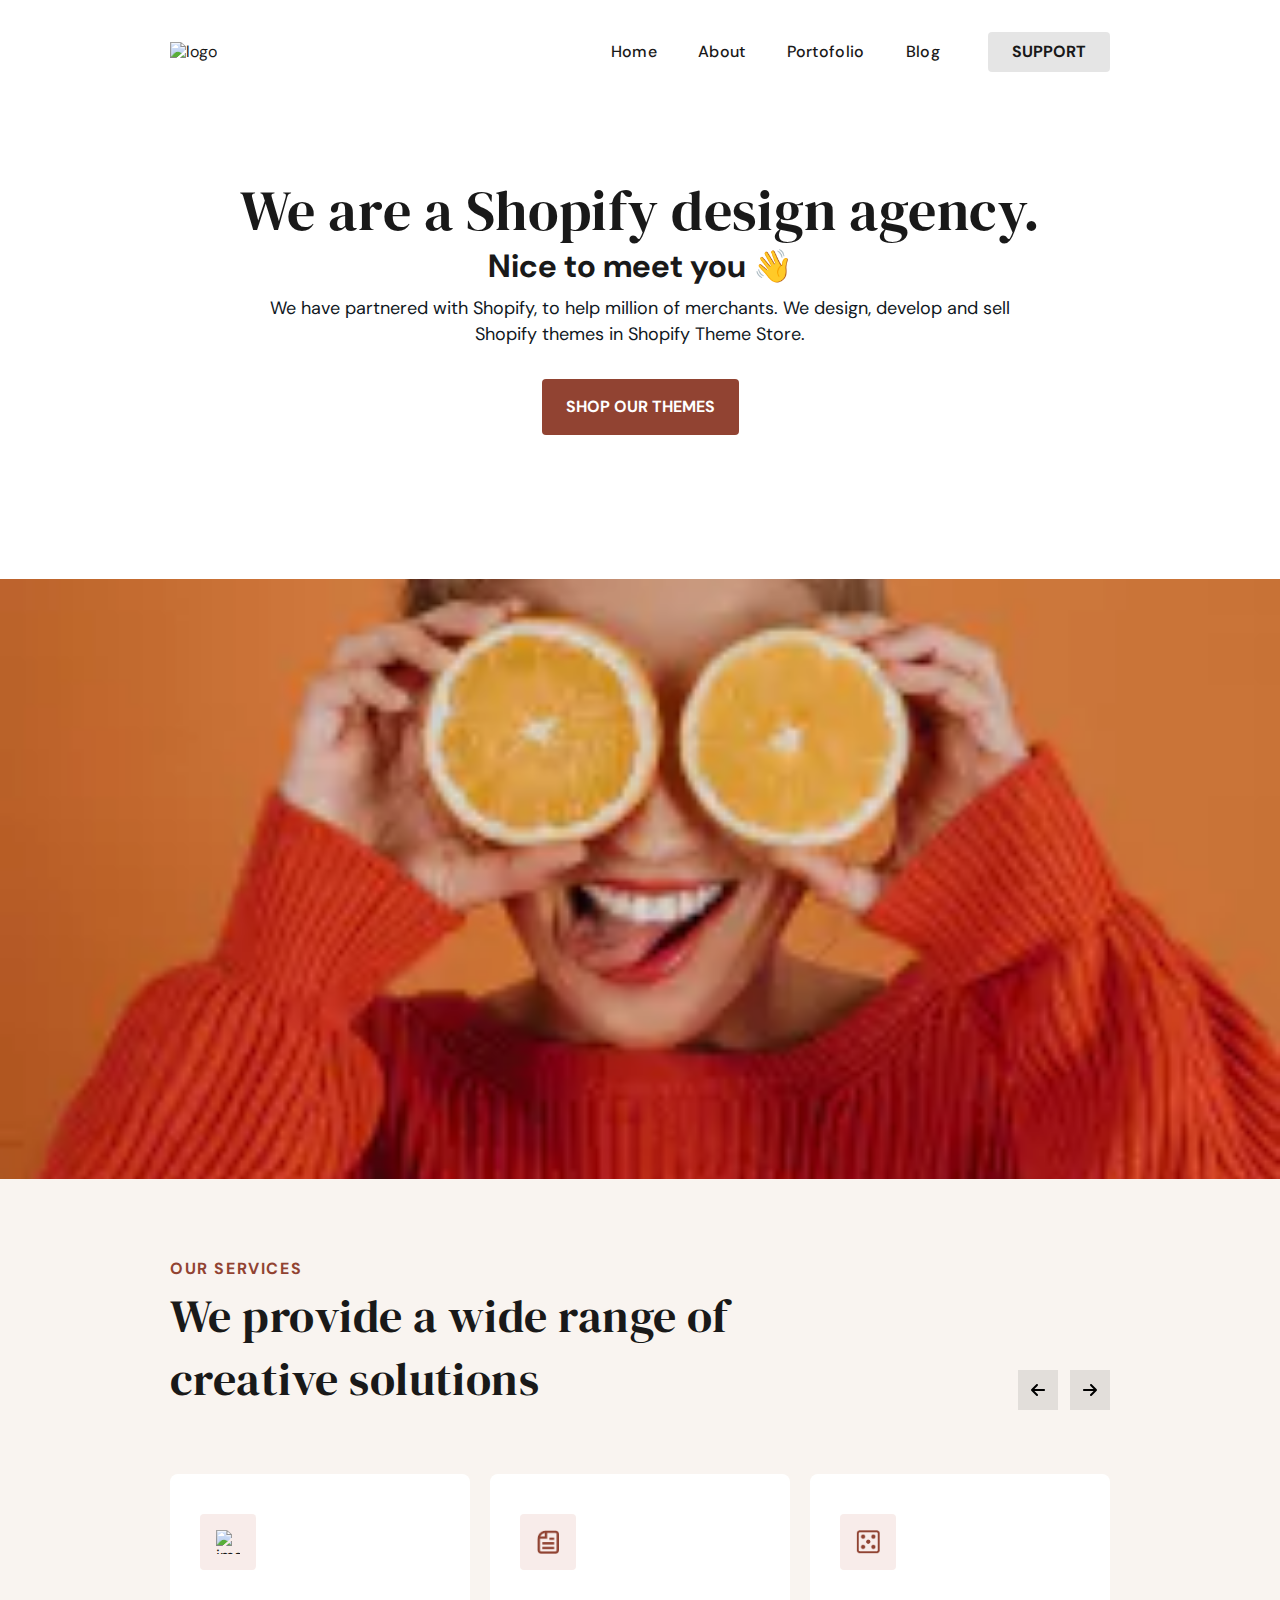
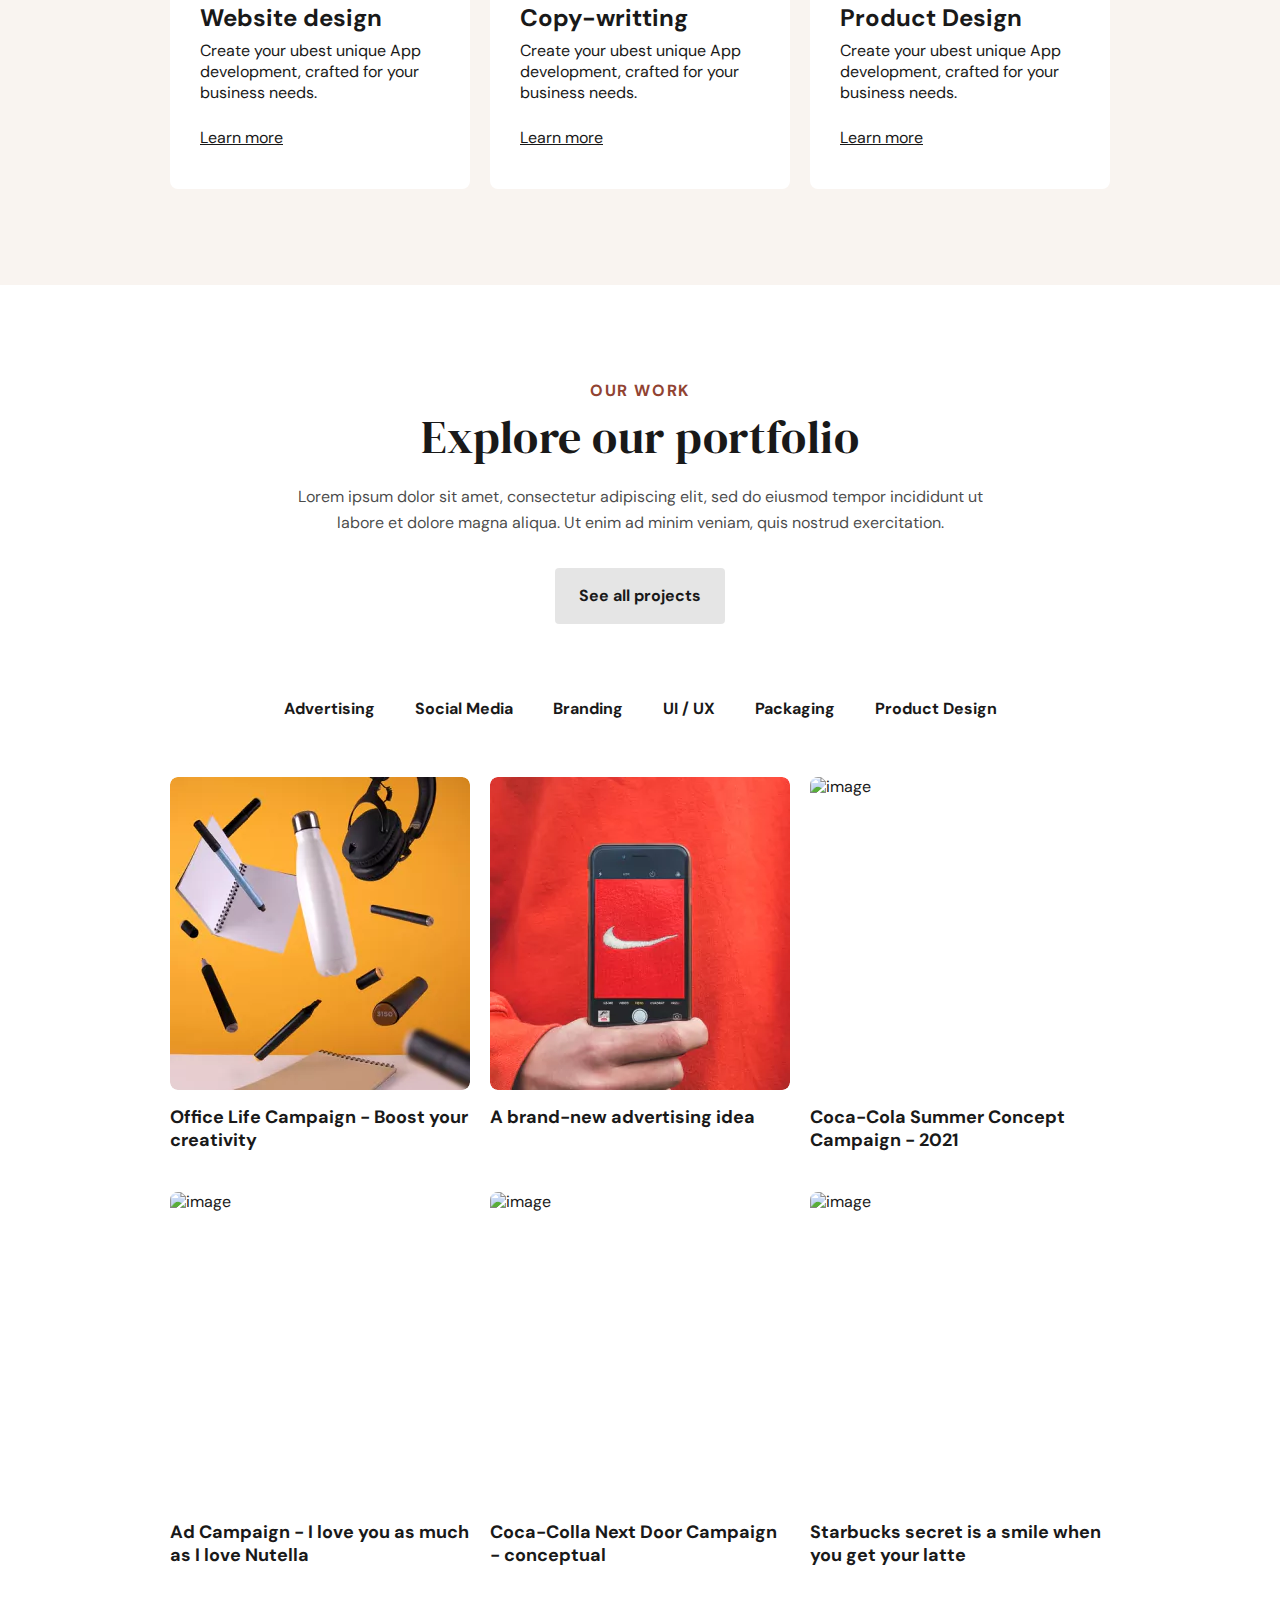
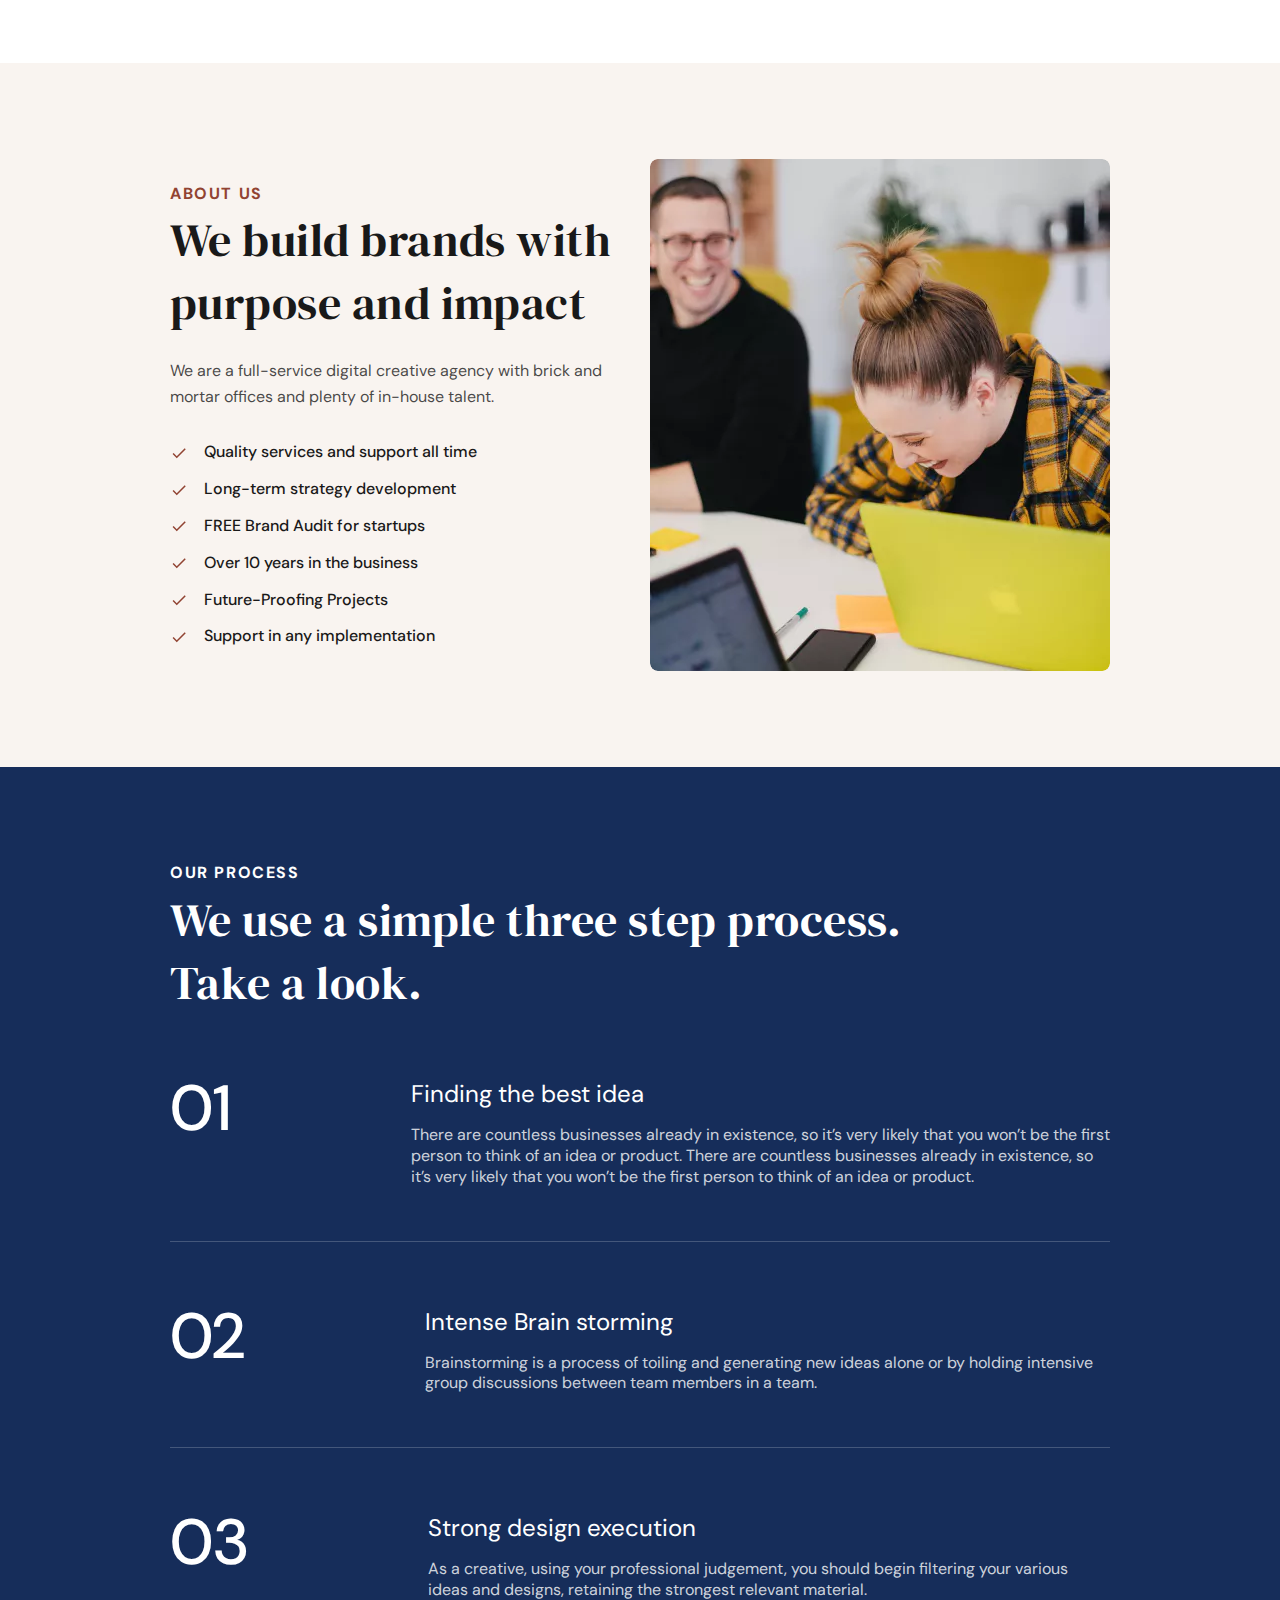
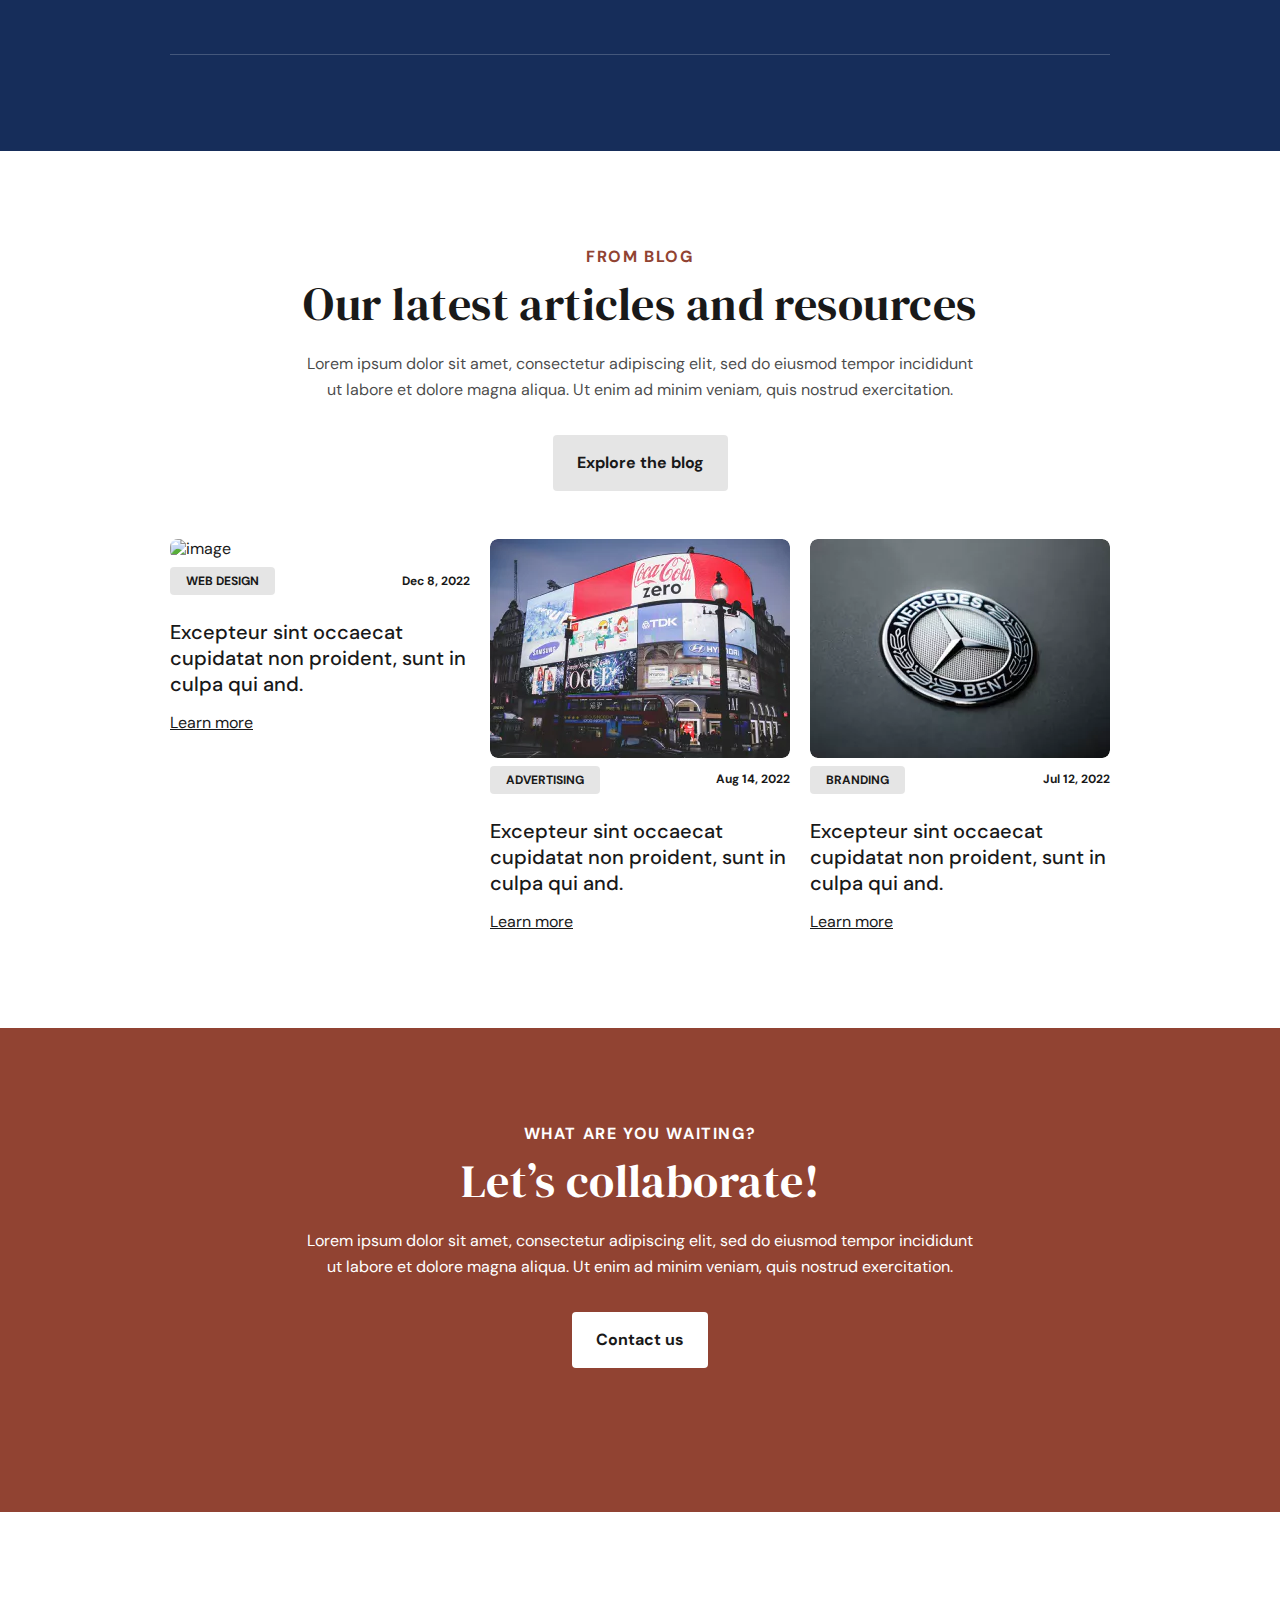
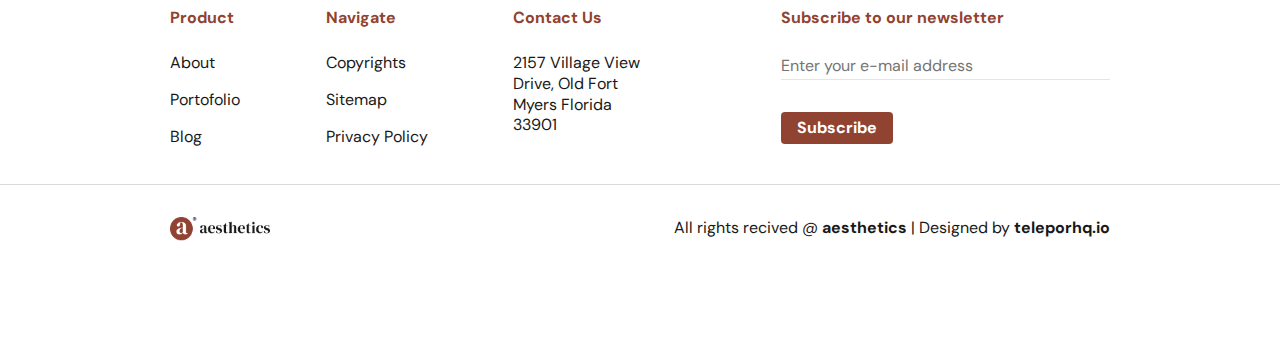
==== commit 72e7b4ca: "Commit from TeleportHQ" ====
--- a/index.html
+++ b/index.html
@@ -56,7 +56,7 @@
           <div class="navigation-max-width">
             <img
               alt="logo"
-              src="/playground_assets/peristyledesignlab-1000w.png"
+              src="/playground_assets/peristyledesignlab-logo-1000w.png"
             />
             <div class="navigation-nav">
               <nav
@@ -76,7 +76,7 @@
                 </span>
               </nav>
               <button class="button-secondary button button-md">
-                <span>Get in touch</span>
+                <span>SUPPORT</span>
               </button>
             </div>
             <div data-role="BurgerMenu" class="navigation-burger-menu">
@@ -128,72 +128,39 @@
           <div class="home-hero section-container">
             <div class="home-max-width max-content-container">
               <div class="home-heading-container">
-                <h1 class="home-text Heading1">
-                  <span>We are a creative agency based</span>
+                <h1 class="home-text">
+                  <span class="Heading1 home-text01">
+                    We are a Shopify design agency.
+                  </span>
                   <br />
-                  <span>in Massachusetts</span>
+                  <span>Nice to meet you&nbsp;👋</span>
+                  <br />
                 </h1>
-                <span class="home-text03">
+                <span class="home-text05">
                   <span>
-                    Lorem ipsum dolor sit amet, consectetur adipiscing elit, sed
-                    do eiusmod
+                    We have partnered with Shopify, to help million of
+                    merchants. We design, develop and sell
                   </span>
                   <br />
-                  <span>
-                    tempor incididunt ut labore et dolore magna aliqua.
-                  </span>
+                  <span>Shopify themes in Shopify Theme Store.</span>
+                  <br />
                 </span>
                 <button class="home-primary button-primary button-lg button">
-                  Get in touch with us
+                  SHOP OUR THEMES
                 </button>
               </div>
-              <div class="home-gallery">
-                <div class="home-container1">
-                  <img
-                    alt="image"
-                    src="public/playground_assets/rectangle%2095-1000w.png"
-                    class="home-image"
-                  />
-                </div>
-                <div class="home-container2">
-                  <img
-                    alt="image"
-                    src="public/playground_assets/rectangle%2095%20%5B1%5D-1000w.png"
-                    class="home-image1"
-                  />
-                  <img
-                    alt="image"
-                    src="public/playground_assets/rectangle%2095%20%5B2%5D-1000w.png"
-                    class="home-image2"
-                  />
-                </div>
-                <div class="home-container3">
-                  <img
-                    alt="image"
-                    src="public/playground_assets/rectangle%2095%20%5B3%5D-1000w.png"
-                    class="home-image3"
-                  />
-                  <div class="home-container4">
-                    <img
-                      alt="image"
-                      src="public/playground_assets/rectangle%2095%20%5B4%5D-1000w.png"
-                      class="home-image4"
-                    />
-                    <img
-                      alt="image"
-                      src="public/playground_assets/rectangle%2095%20%5B5%5D-1000w.png"
-                      class="home-image5"
-                    />
-                  </div>
-                </div>
-              </div>
-            </div>
-          </div>
+            </div>
+          </div>
+          <img
+            src="public/playground_assets/rectangle%2095%20%5B4%5D-1500w.png"
+            alt="image"
+            class="home-image"
+          />
           <div class="home-services section-container">
             <div class="home-max-width1 max-content-container">
               <div class="home-heading-container1">
                 <div class="home-text-container">
-                  <span class="home-text07">our services</span>
+                  <span class="home-text10">our services</span>
                   <h2 class="Heading2">
                     <span>We provide a wide range of</span>
                     <br />
@@ -287,11 +254,11 @@
           <div class="section-container">
             <div class="home-max-width2 max-content-container">
               <div class="home-text-container1">
-                <span class="home-text12">our work</span>
-                <h2 class="home-text13 Heading2">
+                <span class="home-text15">our work</span>
+                <h2 class="home-text16 Heading2">
                   <span>Explore our portfolio</span>
                 </h2>
-                <span class="home-text15">
+                <span class="home-text18">
                   <span>
                     Lorem ipsum dolor sit amet, consectetur adipiscing elit, sed
                     do eiusmod tempor incididunt ut
@@ -307,11 +274,11 @@
                 </button>
               </div>
               <div class="home-tab-selector-header">
-                <span class="home-text19 tab-selector-btn">Advertising</span>
-                <span class="home-text20 tab-selector-btn">Social Media</span>
-                <span class="home-text21 tab-selector-btn">Branding</span>
-                <span class="home-text22 tab-selector-btn">UI / UX</span>
-                <span class="home-text23 tab-selector-btn">Packaging</span>
+                <span class="home-text22 tab-selector-btn">Advertising</span>
+                <span class="home-text23 tab-selector-btn">Social Media</span>
+                <span class="home-text24 tab-selector-btn">Branding</span>
+                <span class="home-text25 tab-selector-btn">UI / UX</span>
+                <span class="home-text26 tab-selector-btn">Packaging</span>
                 <span class="tab-selector-btn">Product Design</span>
               </div>
               <div class="home-tab-selector-cards-container">
@@ -439,13 +406,13 @@
           <div class="home-about section-container">
             <div class="home-max-width3 max-content-container">
               <div class="home-text-container2">
-                <span class="home-text25">about us</span>
-                <h2 class="home-text26 Heading2">
+                <span class="home-text28">about us</span>
+                <h2 class="home-text29 Heading2">
                   <span>We build brands with</span>
                   <br />
                   <span>purpose and impact</span>
                 </h2>
-                <span class="home-text30">
+                <span class="home-text33">
                   We are a full-service digital creative agency with brick and
                   mortar offices and plenty of in-house talent.
                 </span>
@@ -456,7 +423,7 @@
                         d="M384 690l452-452 60 60-512 512-238-238 60-60z"
                       ></path>
                     </svg>
-                    <span class="home-text31">
+                    <span class="home-text34">
                       Quality services and support all time
                     </span>
                   </div>
@@ -466,7 +433,7 @@
                         d="M384 690l452-452 60 60-512 512-238-238 60-60z"
                       ></path>
                     </svg>
-                    <span class="home-text32">
+                    <span class="home-text35">
                       Long-term strategy development
                     </span>
                   </div>
@@ -476,7 +443,7 @@
                         d="M384 690l452-452 60 60-512 512-238-238 60-60z"
                       ></path>
                     </svg>
-                    <span class="home-text33">
+                    <span class="home-text36">
                       FREE Brand Audit for startups
                     </span>
                   </div>
@@ -486,7 +453,7 @@
                         d="M384 690l452-452 60 60-512 512-238-238 60-60z"
                       ></path>
                     </svg>
-                    <span class="home-text34">
+                    <span class="home-text37">
                       Over 10 years in the business
                     </span>
                   </div>
@@ -496,7 +463,7 @@
                         d="M384 690l452-452 60 60-512 512-238-238 60-60z"
                       ></path>
                     </svg>
-                    <span class="home-text35">Future-Proofing Projects</span>
+                    <span class="home-text38">Future-Proofing Projects</span>
                   </div>
                   <div class="home-check-item5">
                     <svg viewBox="0 0 1024 1024" class="home-icon14">
@@ -504,7 +471,7 @@
                         d="M384 690l452-452 60 60-512 512-238-238 60-60z"
                       ></path>
                     </svg>
-                    <span class="home-text36">
+                    <span class="home-text39">
                       Support in any implementation
                     </span>
                   </div>
@@ -514,24 +481,24 @@
                 <img
                   alt="image"
                   src="public/playground_assets/rectangle%20109-1000w.png"
-                  class="home-image6"
+                  class="home-image1"
                 />
               </div>
             </div>
           </div>
           <div class="home-process section-container">
             <div class="home-max-width4 max-content-container">
-              <span class="home-text37">Our process</span>
-              <h2 class="home-text38 Heading2">
+              <span class="home-text40">Our process</span>
+              <h2 class="home-text41 Heading2">
                 <span>We use a simple three step process.</span>
                 <br />
                 <span>Take a look.</span>
               </h2>
               <div class="home-step">
-                <span class="home-text42">01</span>
-                <div class="home-container5">
-                  <span class="home-text43">Finding the best idea</span>
-                  <span class="home-text44">
+                <span class="home-text45">01</span>
+                <div class="home-container1">
+                  <span class="home-text46">Finding the best idea</span>
+                  <span class="home-text47">
                     There are countless businesses already in existence, so it’s
                     very likely that you won’t be the first person to think of
                     an idea or product. There are countless businesses already
@@ -541,10 +508,10 @@
                 </div>
               </div>
               <div class="home-step1">
-                <span class="home-text45">02</span>
-                <div class="home-container6">
-                  <span class="home-text46">Intense Brain storming</span>
-                  <span class="home-text47">
+                <span class="home-text48">02</span>
+                <div class="home-container2">
+                  <span class="home-text49">Intense Brain storming</span>
+                  <span class="home-text50">
                     Brainstorming is a process of toiling and generating new
                     ideas alone or by holding intensive group discussions
                     between team members in a team.
@@ -552,10 +519,10 @@
                 </div>
               </div>
               <div class="home-step2">
-                <span class="home-text48">03</span>
-                <div class="home-container7">
-                  <span class="home-text49">Strong design execution</span>
-                  <span class="home-text50">
+                <span class="home-text51">03</span>
+                <div class="home-container3">
+                  <span class="home-text52">Strong design execution</span>
+                  <span class="home-text53">
                     As a creative, using your professional judgement, you should
                     begin filtering your various ideas and designs, retaining
                     the strongest relevant material.
@@ -566,11 +533,11 @@
           </div>
           <div class="section-container">
             <div class="home-max-width5 max-content-container">
-              <span class="home-text51">from blog</span>
-              <h2 class="home-text52 Heading2">
+              <span class="home-text54">from blog</span>
+              <h2 class="home-text55 Heading2">
                 <span>Our latest articles and resources</span>
               </h2>
-              <span class="home-text54">
+              <span class="home-text57">
                 <span>
                   Lorem ipsum dolor sit amet, consectetur adipiscing elit, sed
                   do eiusmod tempor incididunt
@@ -654,11 +621,11 @@
           </div>
           <div class="home-banner section-container">
             <div class="home-max-width6 max-content-container">
-              <span class="home-text58">what are you waiting?</span>
-              <h2 class="home-text59 Heading2">
+              <span class="home-text61">what are you waiting?</span>
+              <h2 class="home-text62 Heading2">
                 <span>Let’s collaborate!</span>
               </h2>
-              <span class="home-text61">
+              <span class="home-text64">
                 <span>
                   Lorem ipsum dolor sit amet, consectetur adipiscing elit, sed
                   do eiusmod tempor incididunt
@@ -682,20 +649,20 @@
             <div class="home-top-part">
               <div class="home-links-container">
                 <div class="home-product-container">
-                  <span class="home-text65">Product</span>
-                  <span class="home-text66">About</span>
-                  <span class="home-text67">Portofolio</span>
+                  <span class="home-text68">Product</span>
+                  <span class="home-text69">About</span>
+                  <span class="home-text70">Portofolio</span>
                   <span>Blog</span>
                 </div>
                 <div class="home-navigate-container">
-                  <span class="home-text69">Navigate</span>
-                  <span class="home-text70">Copyrights</span>
-                  <span class="home-text71">Sitemap</span>
+                  <span class="home-text72">Navigate</span>
+                  <span class="home-text73">Copyrights</span>
+                  <span class="home-text74">Sitemap</span>
                   <span>Privacy Policy</span>
                 </div>
                 <div class="home-contact-container">
-                  <span class="home-text73">Contact Us</span>
-                  <span class="home-text74">
+                  <span class="home-text76">Contact Us</span>
+                  <span class="home-text77">
                     <span>2157 Village View</span>
                     <br />
                     <span>Drive, Old Fort</span>
@@ -707,7 +674,7 @@
                 </div>
               </div>
               <div class="home-subscribe-container">
-                <span class="home-text82">Subscribe to our newsletter</span>
+                <span class="home-text85">Subscribe to our newsletter</span>
                 <input
                   type="text"
                   placeholder="Enter your e-mail address"
@@ -722,13 +689,13 @@
             <img
               alt="image"
               src="public/playground_assets/logo1-200h.png"
-              class="home-image7"
+              class="home-image2"
             />
-            <span class="home-text83">
+            <span class="home-text86">
               <span>All rights recived @</span>
-              <span class="home-text85">aesthetics</span>
+              <span class="home-text88">aesthetics</span>
               <span>| Designed by</span>
-              <span class="home-text87">teleporhq.io</span>
+              <span class="home-text90">teleporhq.io</span>
               <span></span>
             </span>
           </footer>
@@ -823,6 +790,5 @@
         runAllScripts();
       };
     </script>
-    <script src="https://unpkg.com/@lottiefiles/lottie-player@latest/dist/lottie-player.js"></script>
   </body>
 </html>
--- a/home.css
+++ b/home.css
@@ -328,7 +328,7 @@
   text-align: center;
   margin-bottom: var(--dl-space-space-halfunit);
 }
-.home-text03 {
+.home-text05 {
   color: var(--dl-color-scheme-black);
   font-size: 18px;
   text-align: center;
@@ -338,68 +338,10 @@
 .home-primary {
   margin-bottom: var(--dl-space-space-threeunits);
 }
-.home-gallery {
-  width: 100%;
-  display: flex;
-  grid-gap: 20px;
-  align-items: stretch;
-}
-.home-container1 {
-  width: 25%;
-  align-self: stretch;
-}
 .home-image {
   width: 100%;
-  height: 100%;
+  height: 600px;
   object-fit: cover;
-  border-radius: var(--dl-radius-radius-radius8);
-}
-.home-container2 {
-  width: 25%;
-  display: flex;
-  grid-gap: 20px;
-  align-items: stretch;
-  flex-direction: column;
-}
-.home-image1 {
-  width: 100%;
-  object-fit: cover;
-  border-radius: var(--dl-radius-radius-radius8);
-}
-.home-image2 {
-  width: 100%;
-  height: 100%;
-  object-fit: cover;
-  border-radius: var(--dl-radius-radius-radius8);
-}
-.home-container3 {
-  width: 50%;
-  display: flex;
-  grid-gap: 20px;
-  flex-direction: column;
-}
-.home-image3 {
-  width: 100%;
-  height: 100%;
-  object-fit: cover;
-  border-radius: var(--dl-radius-radius-radius8);
-}
-.home-container4 {
-  width: 100%;
-  display: flex;
-  grid-gap: 20px;
-}
-.home-image4 {
-  flex: 1;
-  height: 100%;
-  object-fit: cover;
-  border-radius: var(--dl-radius-radius-radius8);
-}
-.home-image5 {
-  flex: 1;
-  height: 100%;
-  object-fit: cover;
-  border-radius: var(--dl-radius-radius-radius8);
 }
 .home-services {
   display: flex;
@@ -424,7 +366,7 @@
   align-items: flex-start;
   flex-direction: column;
 }
-.home-text07 {
+.home-text10 {
   color: var(--dl-color-scheme-brown);
   font-style: normal;
   text-align: center;
@@ -460,7 +402,7 @@
   margin-bottom: var(--dl-space-space-fourunits);
   flex-direction: column;
 }
-.home-text12 {
+.home-text15 {
   color: var(--dl-color-scheme-brown);
   font-style: normal;
   text-align: center;
@@ -469,11 +411,11 @@
   letter-spacing: 0.1em;
   text-transform: uppercase;
 }
-.home-text13 {
-  text-align: center;
-  margin-bottom: var(--dl-space-space-unit);
-}
-.home-text15 {
+.home-text16 {
+  text-align: center;
+  margin-bottom: var(--dl-space-space-unit);
+}
+.home-text18 {
   color: var(--dl-color-scheme-black80);
   text-align: center;
   line-height: 26px;
@@ -489,19 +431,19 @@
   flex-direction: row;
   justify-content: center;
 }
-.home-text19 {
-  margin-right: 30px;
-}
-.home-text20 {
-  margin-right: 30px;
-}
-.home-text21 {
-  margin-right: 30px;
-}
 .home-text22 {
   margin-right: 30px;
 }
 .home-text23 {
+  margin-right: 30px;
+}
+.home-text24 {
+  margin-right: 30px;
+}
+.home-text25 {
+  margin-right: 30px;
+}
+.home-text26 {
   margin-right: 30px;
 }
 .home-tab-selector-cards-container {
@@ -527,7 +469,7 @@
   margin-right: var(--dl-space-space-unit);
   flex-direction: column;
 }
-.home-text25 {
+.home-text28 {
   color: var(--dl-color-scheme-brown);
   font-style: normal;
   text-align: center;
@@ -536,10 +478,10 @@
   letter-spacing: 0.1em;
   text-transform: uppercase;
 }
-.home-text26 {
+.home-text29 {
   margin-bottom: var(--dl-space-space-oneandhalfunits);
 }
-.home-text30 {
+.home-text33 {
   color: var(--dl-color-scheme-black80);
   line-height: 26px;
   margin-bottom: var(--dl-space-space-twounits);
@@ -564,7 +506,7 @@
   height: 18px;
   margin-right: var(--dl-space-space-unit);
 }
-.home-text31 {
+.home-text34 {
   font-style: normal;
   font-weight: 500;
 }
@@ -581,7 +523,7 @@
   height: 18px;
   margin-right: var(--dl-space-space-unit);
 }
-.home-text32 {
+.home-text35 {
   font-style: normal;
   font-weight: 500;
 }
@@ -598,7 +540,7 @@
   height: 18px;
   margin-right: var(--dl-space-space-unit);
 }
-.home-text33 {
+.home-text36 {
   font-style: normal;
   font-weight: 500;
 }
@@ -615,7 +557,7 @@
   height: 18px;
   margin-right: var(--dl-space-space-unit);
 }
-.home-text34 {
+.home-text37 {
   font-style: normal;
   font-weight: 500;
 }
@@ -632,7 +574,7 @@
   height: 18px;
   margin-right: var(--dl-space-space-unit);
 }
-.home-text35 {
+.home-text38 {
   font-style: normal;
   font-weight: 500;
 }
@@ -648,11 +590,11 @@
   height: 18px;
   margin-right: var(--dl-space-space-unit);
 }
-.home-text36 {
+.home-text39 {
   font-style: normal;
   font-weight: 500;
 }
-.home-image6 {
+.home-image1 {
   flex: 1;
   object-fit: cover;
   border-radius: var(--dl-radius-radius-radius8);
@@ -665,7 +607,7 @@
   flex-direction: column;
   justify-content: space-between;
 }
-.home-text37 {
+.home-text40 {
   color: var(--dl-color-scheme-white);
   font-style: normal;
   text-align: center;
@@ -674,7 +616,7 @@
   letter-spacing: 0.1em;
   text-transform: uppercase;
 }
-.home-text38 {
+.home-text41 {
   color: var(--dl-color-scheme-white);
   margin-bottom: var(--dl-space-space-fourunits);
 }
@@ -692,7 +634,7 @@
   border-right-width: 0px;
   border-bottom-width: 1px;
 }
-.home-text42 {
+.home-text45 {
   color: var(--dl-color-scheme-white);
   font-size: 64px;
   font-style: normal;
@@ -700,19 +642,19 @@
   line-height: 61px;
   margin-right: 180px;
 }
-.home-container5 {
+.home-container1 {
   flex: 1;
   display: flex;
   align-items: flex-start;
   flex-direction: column;
 }
-.home-text43 {
+.home-text46 {
   color: var(--dl-color-scheme-white);
   font-size: 24px;
   line-height: 31px;
   margin-bottom: var(--dl-space-space-unit);
 }
-.home-text44 {
+.home-text47 {
   color: var(--dl-color-scheme-white80);
 }
 .home-step1 {
@@ -729,7 +671,7 @@
   border-right-width: 0px;
   border-bottom-width: 1px;
 }
-.home-text45 {
+.home-text48 {
   color: var(--dl-color-scheme-white);
   font-size: 64px;
   font-style: normal;
@@ -737,19 +679,19 @@
   line-height: 61px;
   margin-right: 180px;
 }
-.home-container6 {
+.home-container2 {
   flex: 1;
   display: flex;
   align-items: flex-start;
   flex-direction: column;
 }
-.home-text46 {
+.home-text49 {
   color: var(--dl-color-scheme-white);
   font-size: 24px;
   line-height: 31px;
   margin-bottom: var(--dl-space-space-unit);
 }
-.home-text47 {
+.home-text50 {
   color: var(--dl-color-scheme-white80);
 }
 .home-step2 {
@@ -765,7 +707,7 @@
   border-right-width: 0px;
   border-bottom-width: 1px;
 }
-.home-text48 {
+.home-text51 {
   color: var(--dl-color-scheme-white);
   font-size: 64px;
   font-style: normal;
@@ -773,19 +715,19 @@
   line-height: 61px;
   margin-right: 180px;
 }
-.home-container7 {
+.home-container3 {
   flex: 1;
   display: flex;
   align-items: flex-start;
   flex-direction: column;
 }
-.home-text49 {
+.home-text52 {
   color: var(--dl-color-scheme-white);
   font-size: 24px;
   line-height: 31px;
   margin-bottom: var(--dl-space-space-unit);
 }
-.home-text50 {
+.home-text53 {
   color: var(--dl-color-scheme-white80);
 }
 .home-max-width5 {
@@ -793,7 +735,7 @@
   flex-direction: column;
   justify-content: space-between;
 }
-.home-text51 {
+.home-text54 {
   color: var(--dl-color-scheme-brown);
   font-style: normal;
   text-align: center;
@@ -802,11 +744,11 @@
   letter-spacing: 0.1em;
   text-transform: uppercase;
 }
-.home-text52 {
-  text-align: center;
-  margin-bottom: var(--dl-space-space-unit);
-}
-.home-text54 {
+.home-text55 {
+  text-align: center;
+  margin-bottom: var(--dl-space-space-unit);
+}
+.home-text57 {
   color: var(--dl-color-scheme-black80);
   text-align: center;
   line-height: 26px;
@@ -831,7 +773,7 @@
   flex-direction: column;
   justify-content: space-between;
 }
-.home-text58 {
+.home-text61 {
   color: var(--dl-color-scheme-white);
   font-style: normal;
   text-align: center;
@@ -840,12 +782,12 @@
   letter-spacing: 0.1em;
   text-transform: uppercase;
 }
-.home-text59 {
+.home-text62 {
   color: var(--dl-color-scheme-white);
   text-align: center;
   margin-bottom: var(--dl-space-space-unit);
 }
-.home-text61 {
+.home-text64 {
   color: var(--dl-color-scheme-white);
   text-align: center;
   line-height: 26px;
@@ -875,15 +817,15 @@
   flex-direction: column;
   justify-content: flex-start;
 }
-.home-text65 {
+.home-text68 {
   color: var(--dl-color-scheme-brown);
   font-weight: 700;
   margin-bottom: var(--dl-space-space-oneandhalfunits);
 }
-.home-text66 {
-  margin-bottom: var(--dl-space-space-unit);
-}
-.home-text67 {
+.home-text69 {
+  margin-bottom: var(--dl-space-space-unit);
+}
+.home-text70 {
   margin-bottom: var(--dl-space-space-unit);
 }
 .home-navigate-container {
@@ -893,15 +835,15 @@
   flex-direction: column;
   justify-content: flex-start;
 }
-.home-text69 {
+.home-text72 {
   color: var(--dl-color-scheme-brown);
   font-weight: 700;
   margin-bottom: var(--dl-space-space-oneandhalfunits);
 }
-.home-text70 {
-  margin-bottom: var(--dl-space-space-unit);
-}
-.home-text71 {
+.home-text73 {
+  margin-bottom: var(--dl-space-space-unit);
+}
+.home-text74 {
   margin-bottom: var(--dl-space-space-unit);
 }
 .home-contact-container {
@@ -910,12 +852,12 @@
   flex-direction: column;
   justify-content: flex-start;
 }
-.home-text73 {
+.home-text76 {
   color: var(--dl-color-scheme-brown);
   font-weight: 700;
   margin-bottom: var(--dl-space-space-oneandhalfunits);
 }
-.home-text74 {
+.home-text77 {
   margin-bottom: var(--dl-space-space-unit);
 }
 .home-subscribe-container {
@@ -925,7 +867,7 @@
   align-items: flex-start;
   flex-direction: column;
 }
-.home-text82 {
+.home-text85 {
   color: var(--dl-color-scheme-brown);
   font-weight: 700;
   margin-bottom: var(--dl-space-space-oneandhalfunits);
@@ -955,17 +897,17 @@
   flex-direction: row;
   justify-content: space-between;
 }
-.home-image7 {
+.home-image2 {
   width: 100px;
   object-fit: cover;
 }
-.home-text83 {
+.home-text86 {
   align-self: center;
 }
-.home-text85 {
-  font-weight: 700;
-}
-.home-text87 {
+.home-text88 {
+  font-weight: 700;
+}
+.home-text90 {
   font-weight: 700;
 }
 @media(max-width: 991px) {
@@ -973,20 +915,6 @@
     max-width: 100%;
     margin-bottom: 42px;
   }
-  .home-gallery {
-    flex-direction: column;
-  }
-  .home-container1 {
-    width: 100%;
-  }
-  .home-container2 {
-    width: 100%;
-    flex-direction: row;
-  }
-  .home-container3 {
-    width: 100%;
-    align-items: stretch;
-  }
   .home-tab-selector-cards-container {
     grid-template-columns: repeat(2, 1fr);
   }
@@ -1001,7 +929,7 @@
   .home-image-container {
     width: 100%;
   }
-  .home-image6 {
+  .home-image1 {
     width: 100%;
   }
   .home-blog-cards-container {
@@ -1013,33 +941,19 @@
   .home-text {
     font-size: 48px;
   }
-  .home-container2 {
-    display: grid;
-    grid-template-columns: 1fr 1fr;
-  }
-  .home-image1 {
-    height: 100%;
-  }
-  .home-container4 {
-    display: grid;
-    grid-template-columns: 1fr 1fr;
-  }
-  .home-image4 {
-    width: 100%;
-  }
-  .home-image5 {
-    width: 100%;
+  .home-text01 {
+    font-size: 48px;
   }
   .home-tab-selector-cards-container {
     grid-template-columns: 1fr;
   }
-  .home-text42 {
-    margin-right: var(--dl-space-space-fourunits);
-  }
   .home-text45 {
     margin-right: var(--dl-space-space-fourunits);
   }
   .home-text48 {
+    margin-right: var(--dl-space-space-fourunits);
+  }
+  .home-text51 {
     margin-right: var(--dl-space-space-fourunits);
   }
   .home-top-part {
@@ -1058,13 +972,13 @@
   }
 }
 @media(max-width: 479px) {
-  .home-text42 {
-    margin-right: var(--dl-space-space-twounits);
-  }
   .home-text45 {
     margin-right: var(--dl-space-space-twounits);
   }
   .home-text48 {
+    margin-right: var(--dl-space-space-twounits);
+  }
+  .home-text51 {
     margin-right: var(--dl-space-space-twounits);
   }
   .home-top-part {
@@ -1083,10 +997,10 @@
   .home-max-width8 {
     flex-direction: column;
   }
-  .home-image7 {
+  .home-image2 {
     margin-bottom: var(--dl-space-space-unit);
   }
-  .home-text83 {
+  .home-text86 {
     text-align: center;
   }
 }
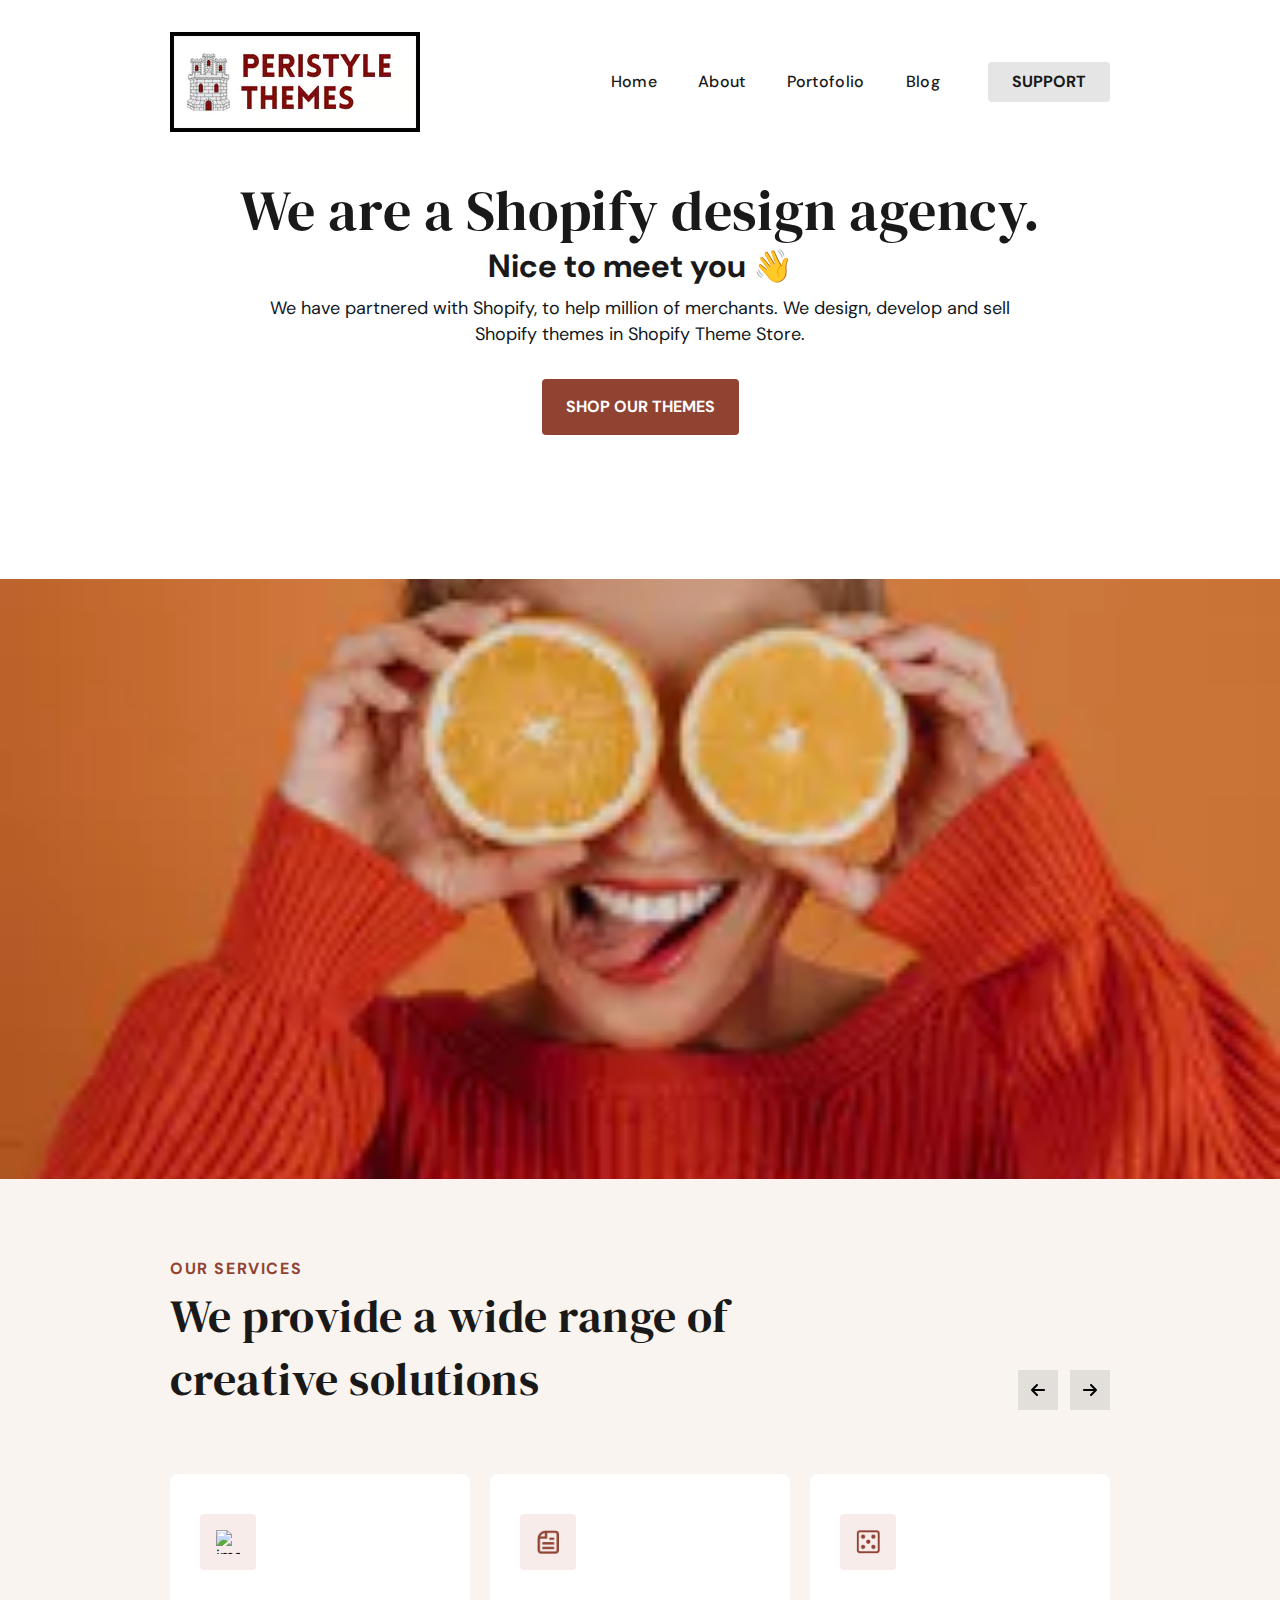
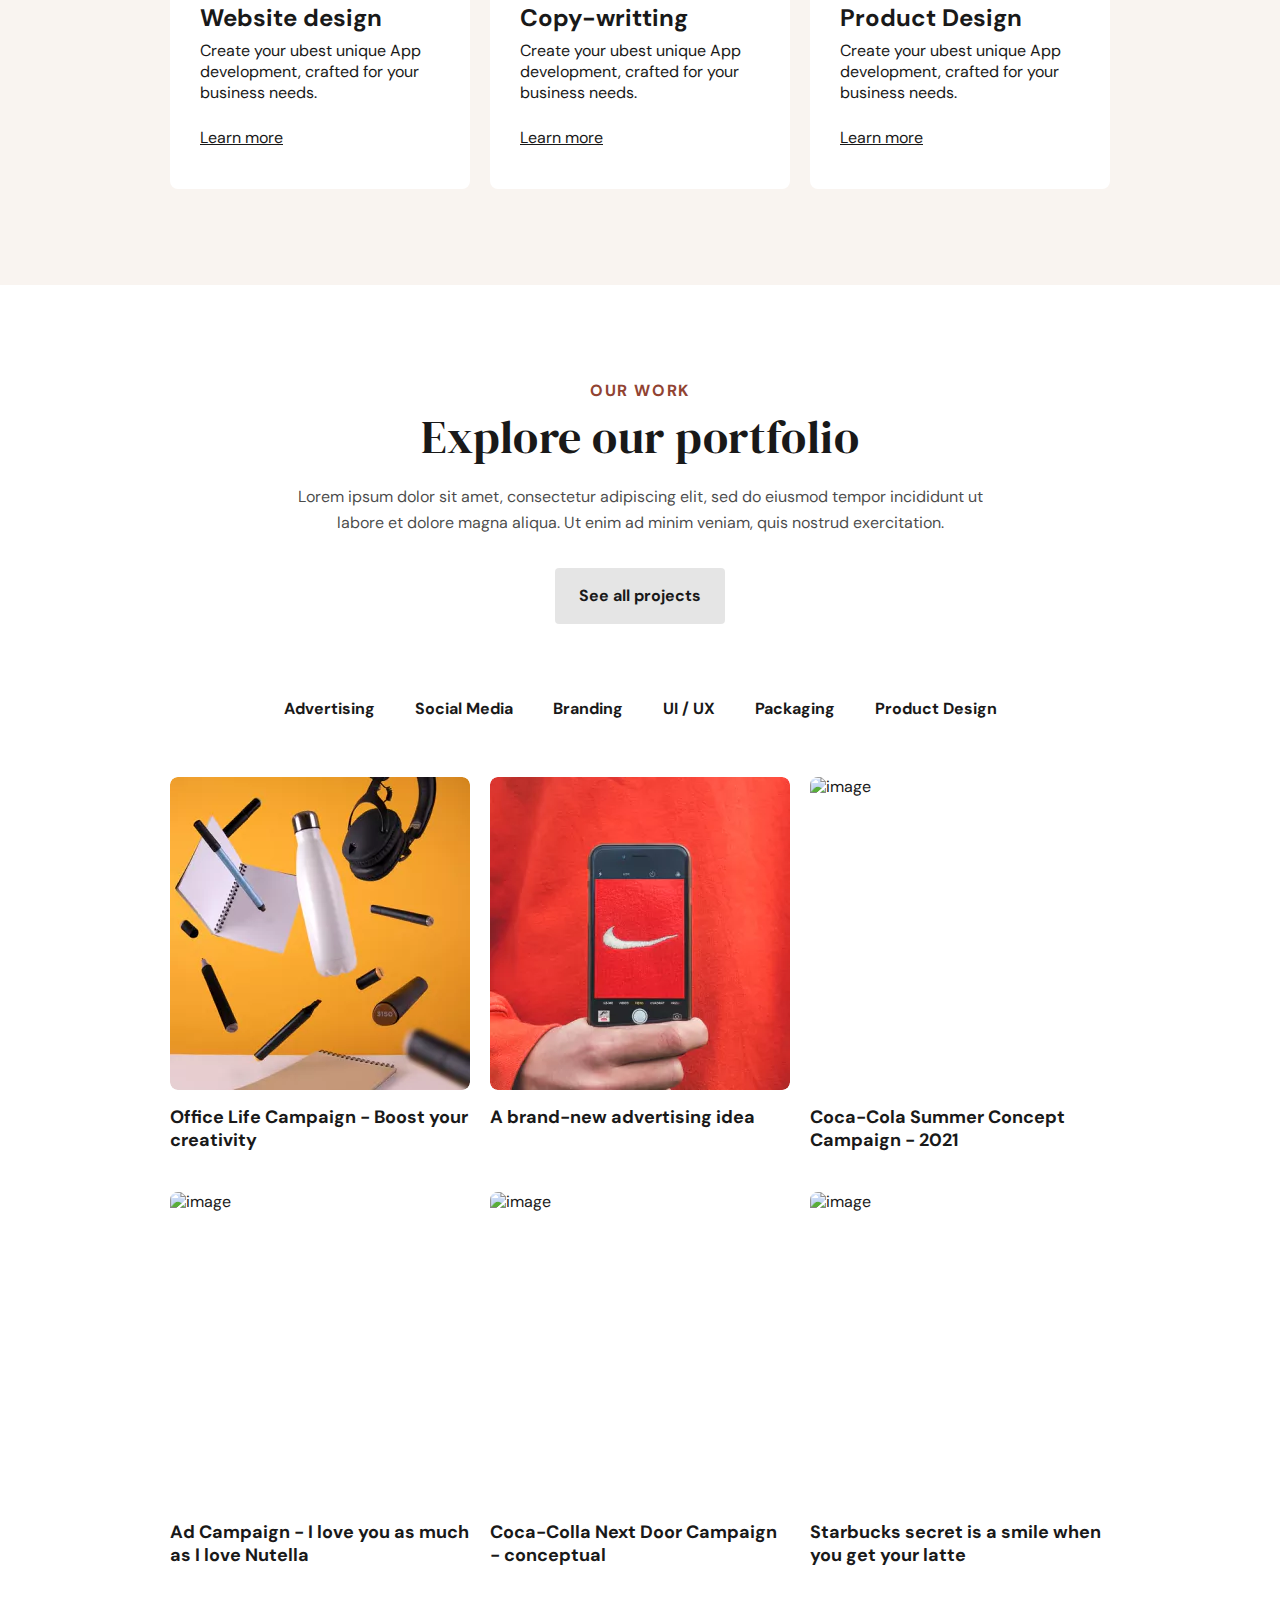
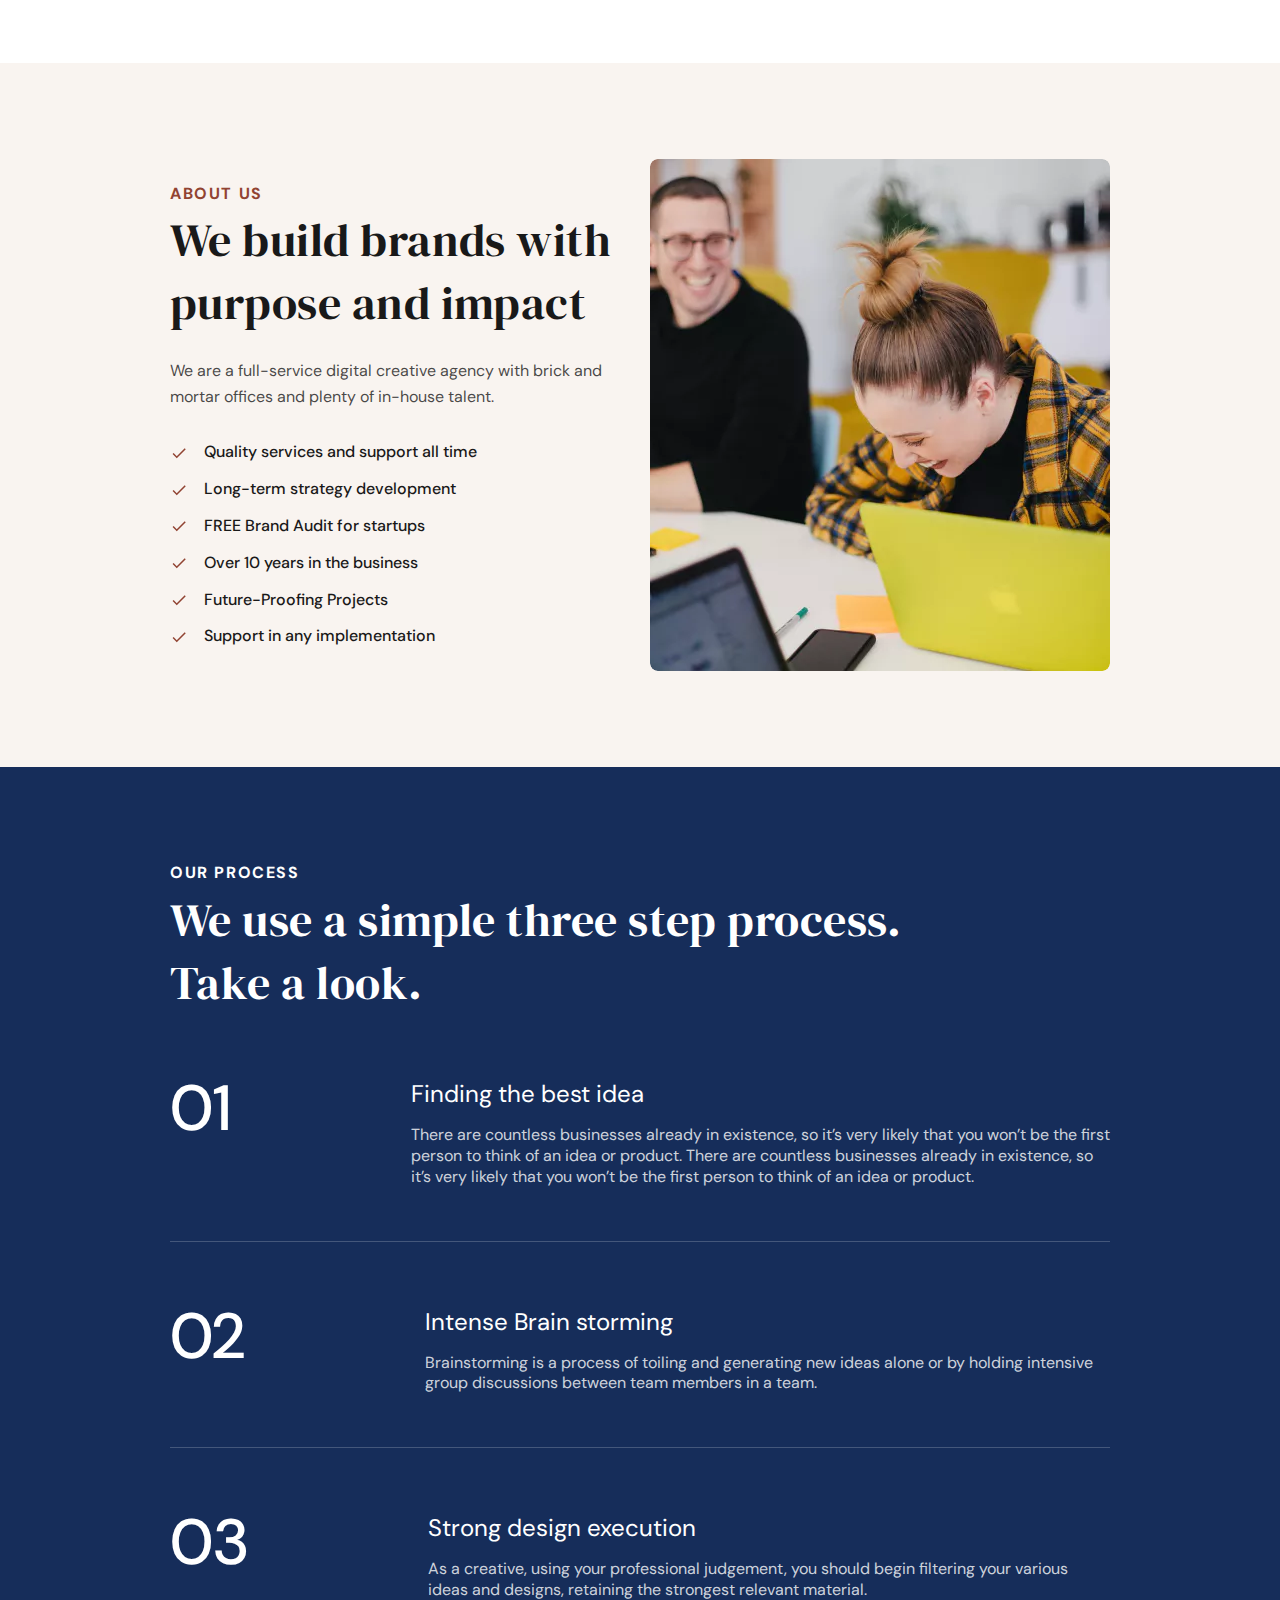
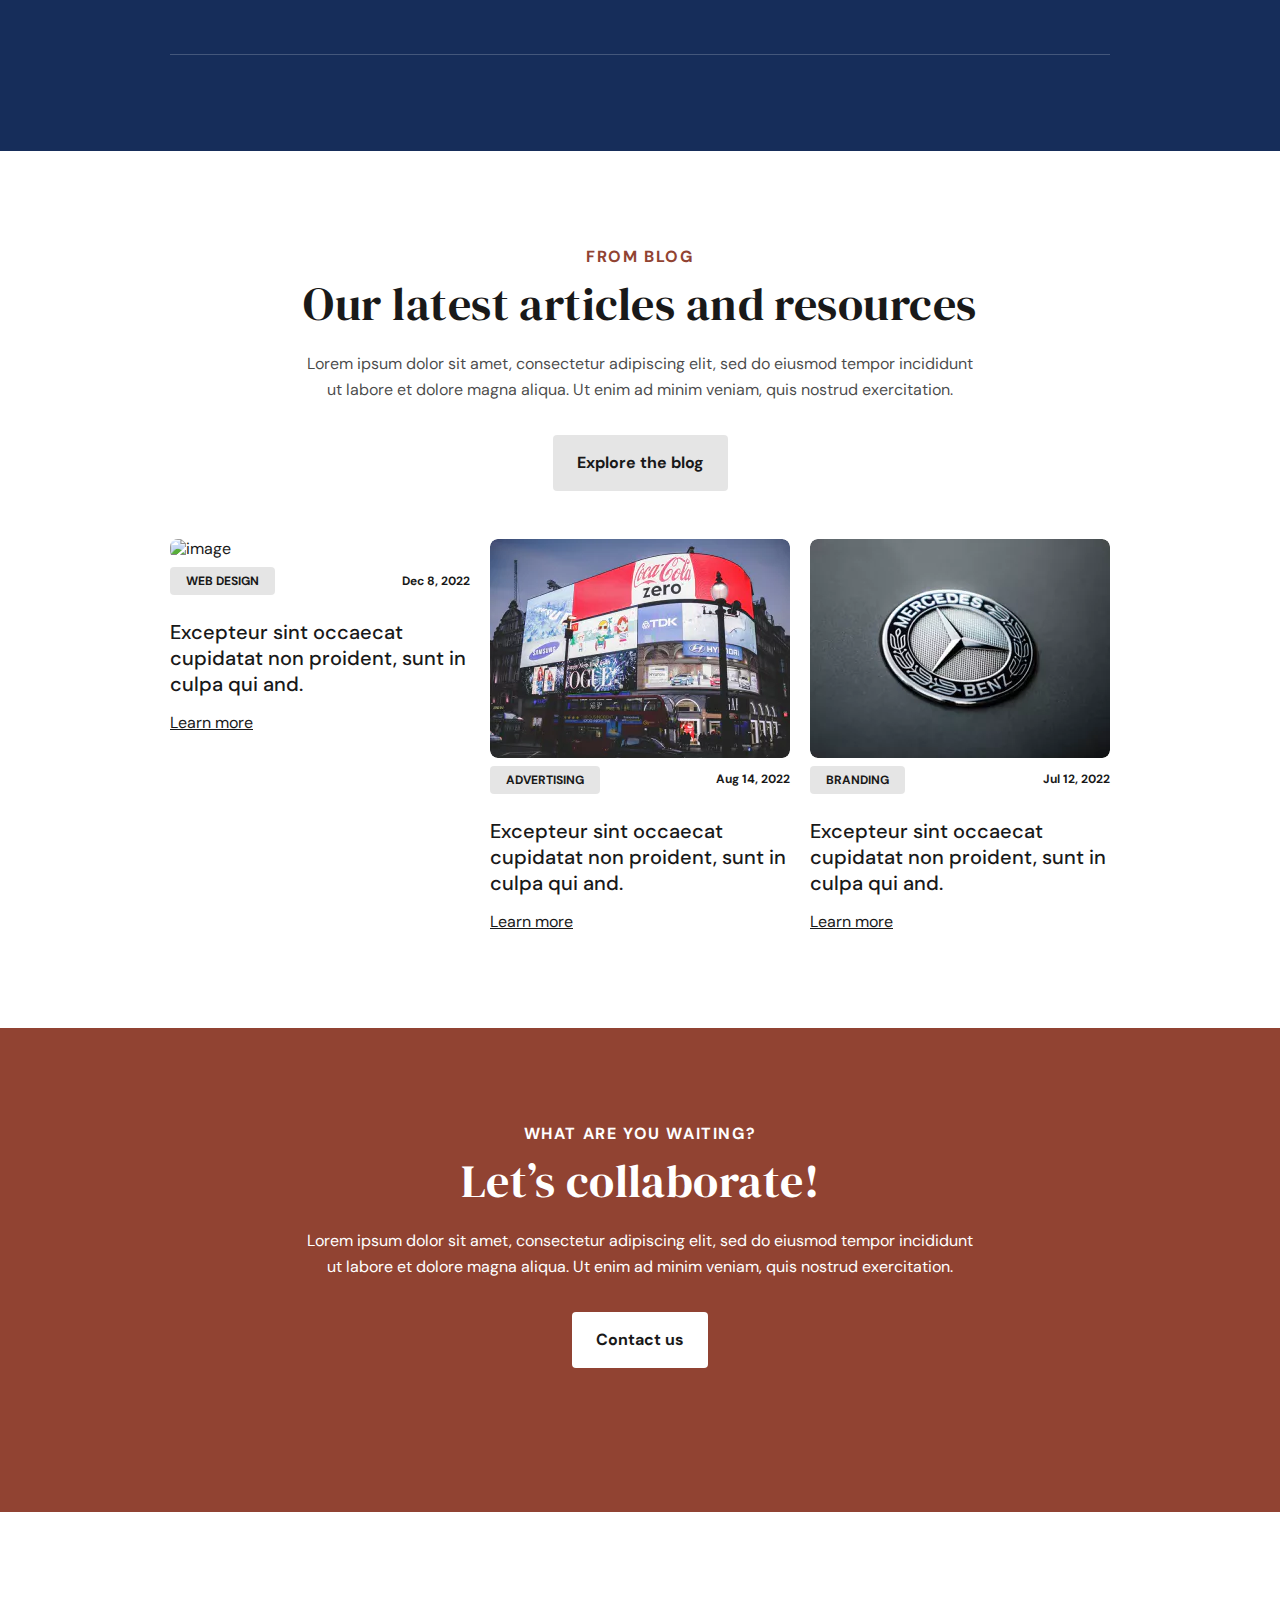
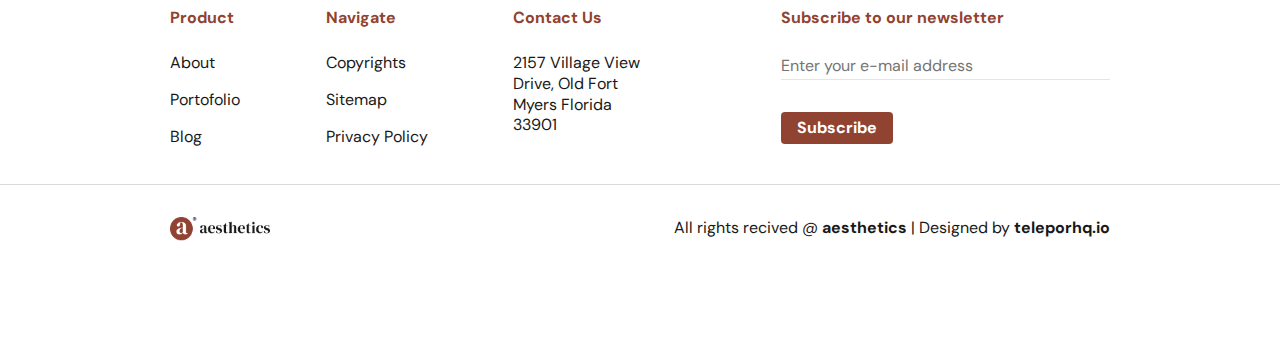
==== commit 9944c78d: "Commit from TeleportHQ" ====
--- a/index.html
+++ b/index.html
@@ -56,7 +56,7 @@
           <div class="navigation-max-width">
             <img
               alt="logo"
-              src="/playground_assets/peristyledesignlab-logo-1000w.png"
+              src="public/playground_assets/peristylethemeslogo-1000w.png"
             />
             <div class="navigation-nav">
               <nav
